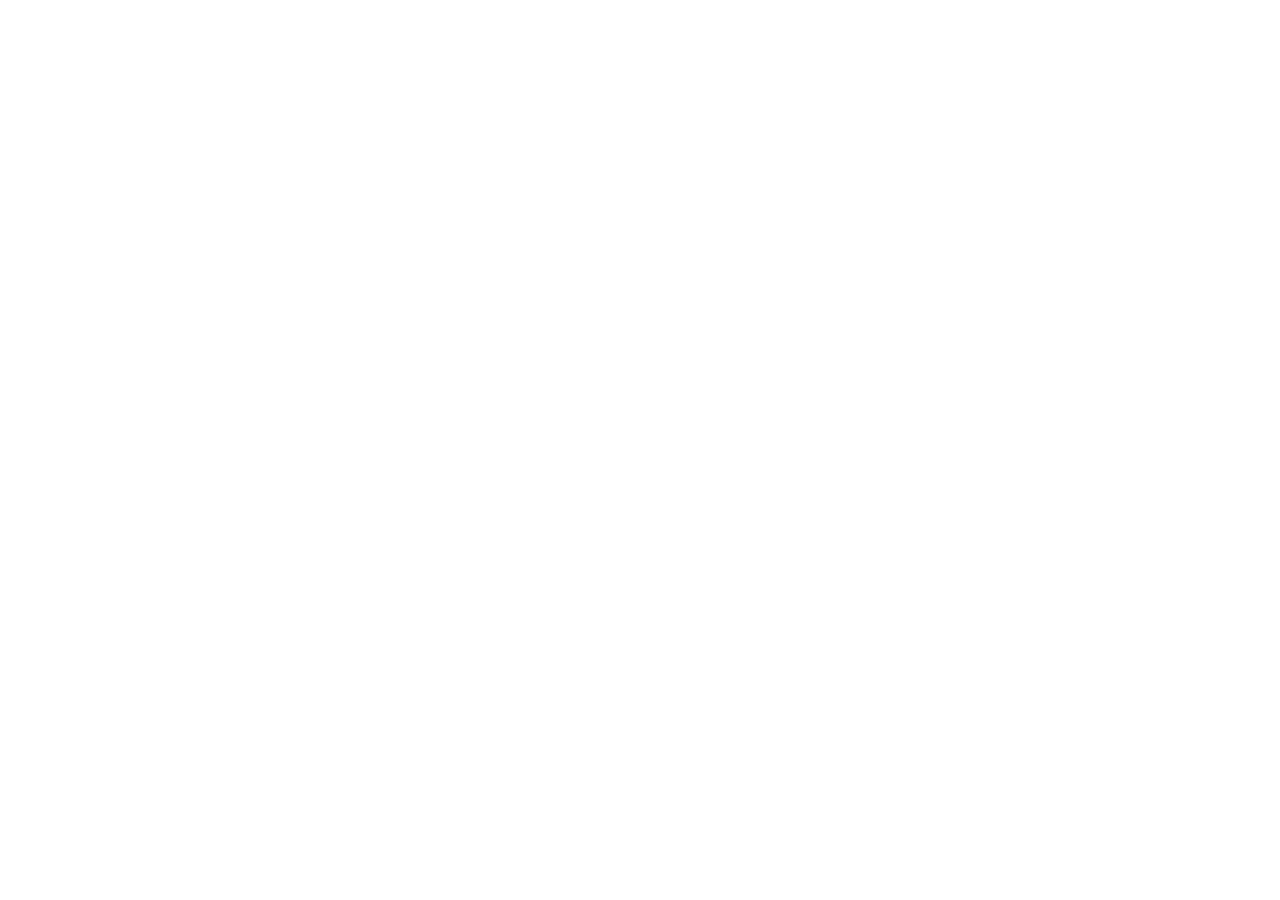
==== index.html @ 6e84427f "Initial commit - Daily Habit Tracker" ====
<!DOCTYPE html>
<html lang="en">
<head>
    <meta charset="UTF-8">
    <meta name="viewport" content="width=device-width, initial-scale=1.0">
    <meta name="description" content="Daily Habit Tracker - Track your habits, build streaks, and achieve your goals with beautiful gamification">
    <meta name="theme-color" content="#0a0e27">
    <title>Daily Habit Tracker</title>
    <link href="https://fonts.googleapis.com/css2?family=Space+Mono:wght@400;700&family=Inter:wght@300;400;500;600;700&display=swap" rel="stylesheet">
    <link rel="stylesheet" href="style.css">
</head>
<body>

        <!-- Hero Section -->
        <div id="heroSection" class="hero-section">
            <div class="hero-content">
                <h1 class="hero-title">Daily Habit Tracker</h1>
                <p class="hero-subtitle">Simple. Streak Counter. Works Offline.</p>
                <button id="getStartedBtn" class="cta-button">+ Get Started</button>
            </div>
        </div>

    <script src="script.js"></script>
</body>
</html>
---- style.css ----
* {
    margin: 0;
    padding: 0;
    box-sizing: border-box;
}

html {
    scroll-behavior: smooth;
}

body {
    font-family: 'Inter', -apple-system, BlinkMacSystemFont, 'Segoe UI', sans-serif;
    background-color: var(--background);
    color: var(--foreground);
    line-height: 1.6;
    overflow-x: hidden;
}

button {
    cursor: pointer;
    border: none;
    font-family: inherit;
}

input, select, textarea {
    font-family: inherit;
    color: inherit;
}



/* ============================================
   Utility Classes
   ============================================ */

.min-h-screen {
    min-height: 100vh;
}

.hidden {
    display: none !important;
}

.flex {
    display: flex;
}

.flex-col {
    flex-direction: column;
}

.items-center {
    align-items: center;
}

.justify-center {
    justify-content: center;
}

.justify-between {
    justify-content: space-between;
}

.gap-2 {
    gap: 0.5rem;
}

.gap-3 {
    gap: 0.75rem;
}

.gap-4 {
    gap: 1rem;
}

.gap-6 {
    gap: 1.5rem;
}

.text-center {
    text-align: center;
}

.text-left {
    text-align: left;
}

.text-right {
    text-align: right;
}

.border-top {
    border-top: 1px solid var(--border);
    padding-top: var(--spacing-lg);
    margin-top: var(--spacing-lg);
}

/* ============================================
   Hero Section
   ============================================ */

.hero-section {
    position: relative;
    min-height: 60vh;
    display: none;
    align-items: center;
    justify-content: center;
    background: linear-gradient(135deg, #0a0e27 0%, #1a1f3a 50%, #2d1b4e 100%);
    overflow: hidden;
}

.hero-section::before {
    content: '';
    position: absolute;
    top: -50%;
    right: -10%;
    width: 500px;
    height: 500px;
    background: radial-gradient(circle, rgba(124, 92, 255, 0.2) 0%, transparent 70%);
    border-radius: 50%;
    animation: glowPulse 4s ease-in-out infinite;
}

.hero-content {
    position: relative;
    z-index: 1;
    text-align: center;
    animation: slideUp 0.8s ease-out;
}

.hero-title {
    font-family: 'Space Mono', monospace;
    font-size: clamp(2.5rem, 8vw, 4rem);
    font-weight: 700;
    margin-bottom: var(--spacing-md);
    letter-spacing: -0.02em;
    background: linear-gradient(135deg, #ffffff 0%, #a0aec0 100%);
    -webkit-background-clip: text;
    -webkit-text-fill-color: transparent;
    background-clip: text;
}

.hero-subtitle {
    font-size: 1.125rem;
    color: var(--muted-foreground);
    margin-bottom: var(--spacing-2xl);
    font-weight: 300;
    letter-spacing: 0.02em;
}

.cta-button {
    display: inline-flex;
    align-items: center;
    gap: var(--spacing-sm);
    padding: var(--spacing-md) var(--spacing-xl);
    background: linear-gradient(135deg, var(--accent) 0%, #9d7fff 100%);
    color: white;
    font-weight: 600;
    font-size: 1rem;
    border-radius: var(--radius-xl);
    transition: var(--transition);
    box-shadow: var(--shadow-neon);
    position: relative;
    overflow: hidden;
}

.cta-button:hover {
    transform: translateY(-4px);
    box-shadow: 0 0 40px rgba(124, 92, 255, 0.8);
}

.cta-button:active {
    transform: translateY(-2px);
}
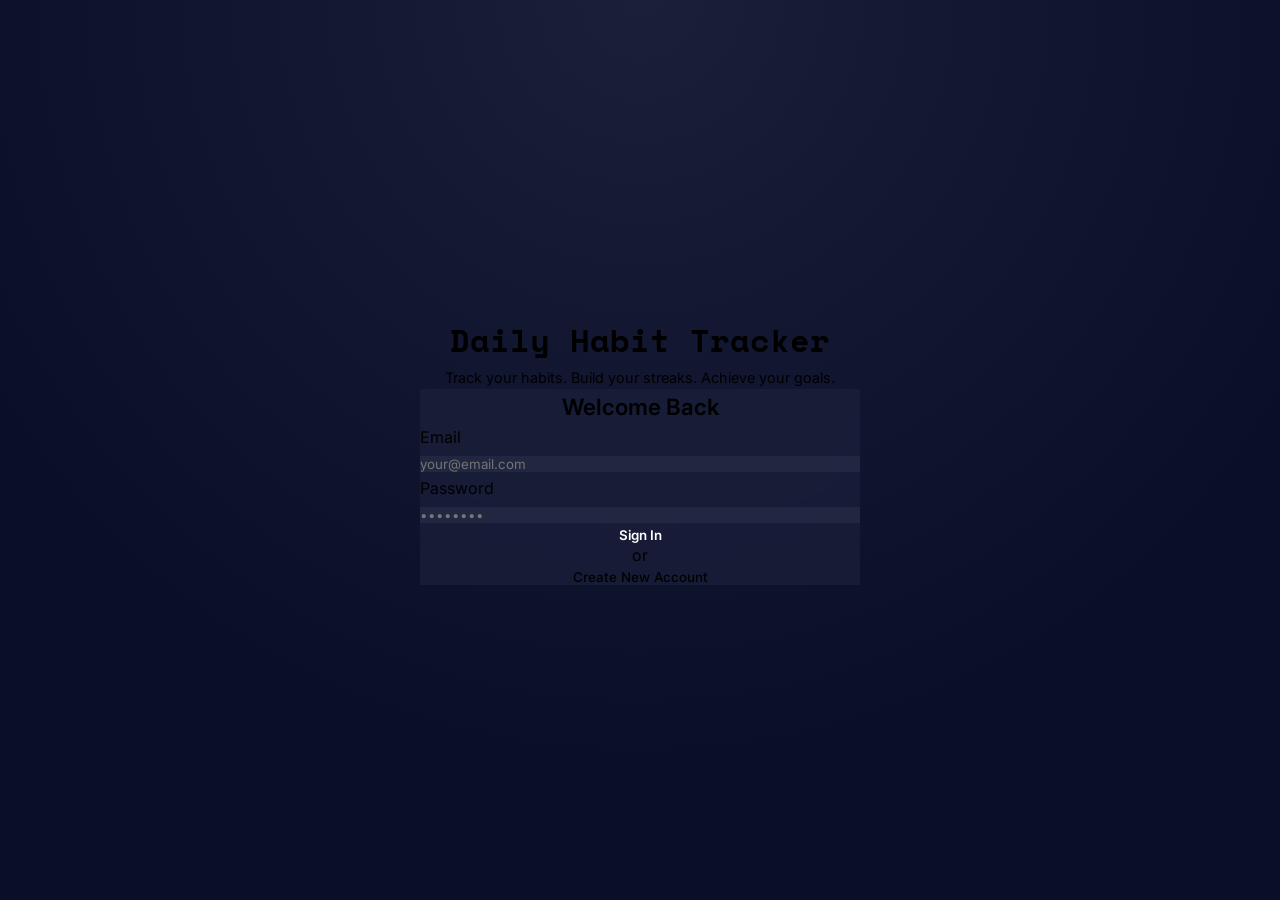
==== commit 6dc22af2: "login section" ====
--- a/index.html
+++ b/index.html
@@ -10,7 +10,7 @@
     <link rel="stylesheet" href="style.css">
 </head>
 <body>
-
+    <div id="app" class="min-h-screen bg-background text-foreground">
         <!-- Hero Section -->
         <div id="heroSection" class="hero-section">
             <div class="hero-content">
@@ -20,6 +20,67 @@
             </div>
         </div>
 
+        <!-- Login Section -->
+        <div id="loginSection" class="login-section">
+            <div class="login-container">
+                <div class="login-header">
+                    <h1 class="login-title">Daily Habit Tracker</h1>
+                    <p class="login-subtitle">Track your habits. Build your streaks. Achieve your goals.</p>
+                </div>
+
+                <div class="login-form-wrapper">
+                    <div id="loginForm" class="login-form">
+                        <h2 class="form-title">Welcome Back</h2>
+                        <form id="loginFormElement" class="form-group-vertical">
+                            <div class="form-group">
+                                <label for="loginEmail">Email</label>
+                                <input type="email" id="loginEmail" placeholder="your@email.com" required>
+                            </div>
+                            <div class="form-group">
+                                <label for="loginPassword">Password</label>
+                                <input type="password" id="loginPassword" placeholder="••••••••" required>
+                            </div>
+                            <button type="submit" class="btn-login">Sign In</button>
+                        </form>
+                        <div class="form-divider">or</div>
+                        <button id="signupToggleBtn" class="btn-signup-toggle">Create New Account</button>
+                    </div>
+
+                    <div id="signupForm" class="login-form hidden">
+                        <h2 class="form-title">Create Account</h2>
+                        <form id="signupFormElement" class="form-group-vertical">
+                            <div class="form-group">
+                                <label for="signupName">Full Name</label>
+                                <input type="text" id="signupName" placeholder="John Doe" required>
+                            </div>
+                            <div class="form-group">
+                                <label for="signupEmail">Email</label>
+                                <input type="email" id="signupEmail" placeholder="your@email.com" required>
+                            </div>
+                            <div class="form-group">
+                                <label for="signupPassword">Password</label>
+                                <input type="password" id="signupPassword" placeholder="••••••••" required>
+                            </div>
+                            <div class="form-group">
+                                <label for="signupConfirmPassword">Confirm Password</label>
+                                <input type="password" id="signupConfirmPassword" placeholder="••••••••" required>
+                            </div>
+                            <button type="submit" class="btn-login">Create Account</button>
+                        </form>
+                        <div class="form-divider">or</div>
+                        <button id="loginToggleBtn" class="btn-signup-toggle">Sign In Instead</button>
+                    </div>
+                </div>
+            </div>
+        </div>
+
+
+
+
+    </div>
+
+
+
     <script src="script.js"></script>
 </body>
 </html>
--- a/style.css
+++ b/style.css
@@ -27,6 +27,138 @@
     color: inherit;
 }
 
+/* ============================================
+   Login Section 
+   ============================================ */
+
+.login-section {
+    min-height: 100vh;
+    display: flex;
+    align-items: center;
+    justify-content: center;
+    background: radial-gradient(circle at top, #1a1f3a 0%, #0a0e27 70%);
+    padding: var(--spacing-xl);
+}
+
+.login-container {
+    width: 100%;
+    max-width: 500px;
+    margin: auto;
+    padding: 30px;
+}
+
+/* Header */
+.login-header {
+    text-align: center;
+    margin-bottom: var(--spacing-xl);
+}
+
+.login-title {
+    font-family: 'Space Mono', monospace;
+    font-size: 2rem;
+    color: var(--accent);
+    margin-bottom: var(--spacing-sm);
+}
+
+.login-subtitle {
+    font-size: 0.9rem;
+    color: var(--muted-foreground);
+}
+
+/* Form Wrapper */
+.login-form-wrapper {
+    background: rgba(26, 31, 58, 0.8);
+    border: 1px solid var(--border);
+    border-radius: var(--radius-lg);
+    padding: var(--spacing-xl);
+    backdrop-filter: blur(10px);
+    box-shadow: var(--shadow-xl);
+}
+
+/* Form */
+.login-form {
+    display: flex;
+    flex-direction: column;
+    gap: var(--spacing-md);
+    width: 100%;
+}
+
+.form-title {
+    font-size: 1.4rem;
+    font-weight: 600;
+    text-align: center;
+    margin-bottom: var(--spacing-md);
+}
+
+/* Inputs */
+.form-group-vertical {
+    display: flex;
+    flex-direction: column;
+    gap: var(--spacing-md);
+}
+
+.login-form input {
+    padding: var(--spacing-md);
+    background: rgba(74, 85, 104, 0.2);
+    border: 1px solid var(--border);
+    border-radius: var(--radius-md);
+    transition: var(--transition);
+    width: 100%;
+}
+
+.login-form input:focus {
+    border-color: var(--accent);
+    box-shadow: 0 0 15px rgba(124, 92, 255, 0.5);
+}
+
+/* Buttons */
+.btn-login {
+    padding: var(--spacing-md);
+    background: linear-gradient(135deg, var(--accent), #9d7fff);
+    border-radius: var(--radius-lg);
+    color: white;
+    font-weight: 600;
+    transition: var(--transition);
+    box-shadow: var(--shadow-neon);
+}
+
+.btn-login:hover {
+    transform: translateY(-2px);
+    box-shadow: 0 0 25px rgba(124, 92, 255, 0.7);
+}
+
+.btn-signup-toggle {
+    margin-top: var(--spacing-md);
+    background: transparent;
+    color: var(--accent-secondary);
+    font-weight: 500;
+    text-align: center;
+}
+
+.btn-signup-toggle:hover {
+    text-decoration: underline;
+}
+
+/* Divider */
+.form-divider {
+    text-align: center;
+    margin: var(--spacing-md) 0;
+    color: var(--muted-foreground);
+    position: relative;
+}
+
+.form-divider::before,
+.form-divider::after {
+    content: '';
+    height: 1px;
+    width: 40%;
+    background: var(--border);
+    position: absolute;
+    top: 50%;
+}
+
+.form-divider::before { left: 0; }
+.form-divider::after { right: 0; }
 
 
 /* ============================================
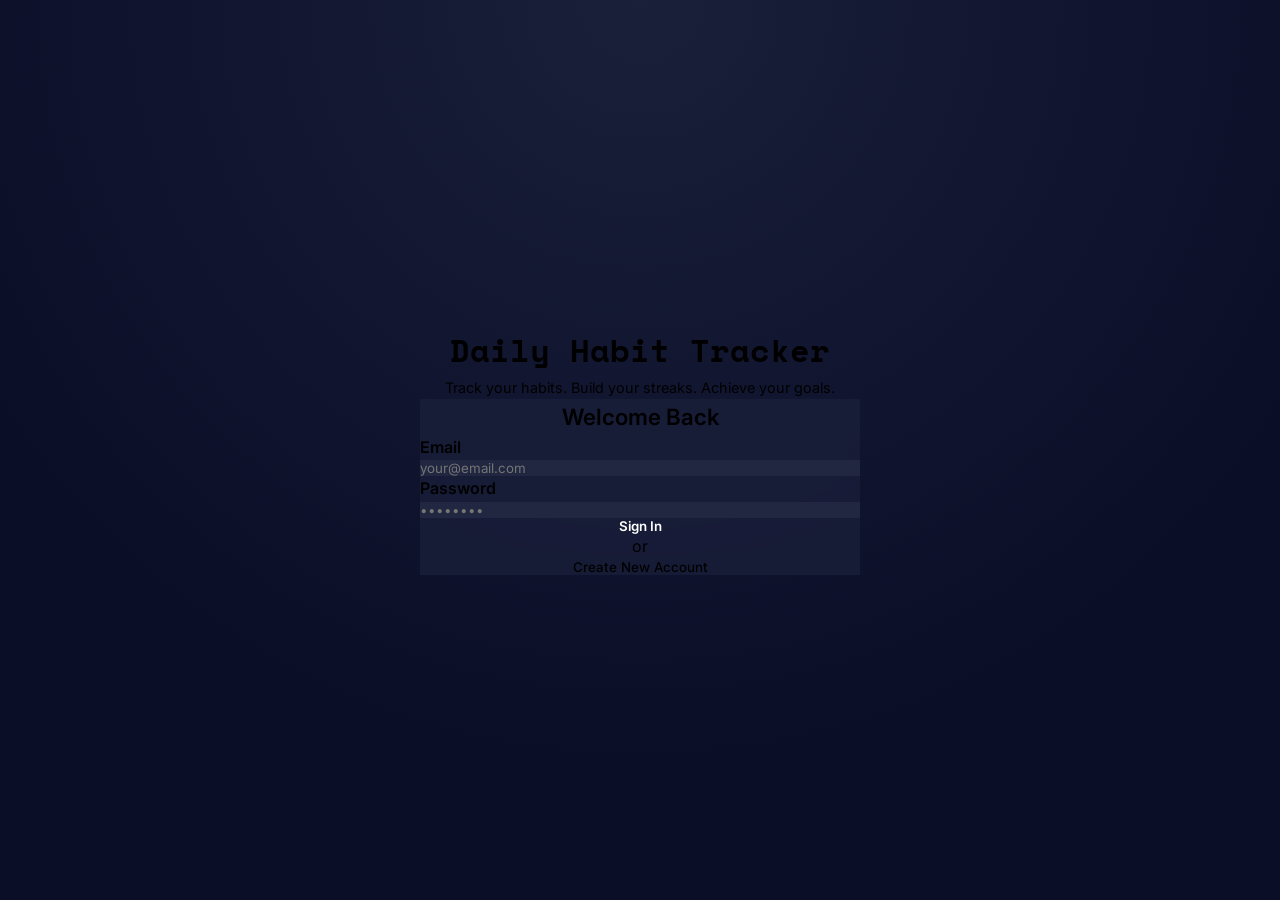
==== commit d2ae86e0: "Main Container html & css" ====
--- a/index.html
+++ b/index.html
@@ -6,11 +6,68 @@
     <meta name="description" content="Daily Habit Tracker - Track your habits, build streaks, and achieve your goals with beautiful gamification">
     <meta name="theme-color" content="#0a0e27">
     <title>Daily Habit Tracker</title>
+    <link rel="preconnect" href="https://fonts.googleapis.com">
+    <link rel="preconnect" href="https://fonts.gstatic.com" crossorigin>
     <link href="https://fonts.googleapis.com/css2?family=Space+Mono:wght@400;700&family=Inter:wght@300;400;500;600;700&display=swap" rel="stylesheet">
     <link rel="stylesheet" href="style.css">
 </head>
 <body>
     <div id="app" class="min-h-screen bg-background text-foreground">
+
+        <!-- Login Section -->
+        <div id="loginSection" class="login-section">
+            <div class="login-container">
+                <div class="login-header">
+                    <h1 class="login-title">Daily Habit Tracker</h1>
+                    <p class="login-subtitle">Track your habits. Build your streaks. Achieve your goals.</p>
+                </div>
+
+                <div class="login-form-wrapper">
+                    <div id="loginForm" class="login-form">
+                        <h2 class="form-title">Welcome Back</h2>
+                        <form id="loginFormElement" class="form-group-vertical">
+                            <div class="form-group">
+                                <label for="loginEmail">Email</label>
+                                <input type="email" id="loginEmail" placeholder="your@email.com" required>
+                            </div>
+                            <div class="form-group">
+                                <label for="loginPassword">Password</label>
+                                <input type="password" id="loginPassword" placeholder="••••••••" required>
+                            </div>
+                            <button type="submit" class="btn-login">Sign In</button>
+                        </form>
+                        <div class="form-divider">or</div>
+                        <button id="signupToggleBtn" class="btn-signup-toggle">Create New Account</button>
+                    </div>
+
+                    <div id="signupForm" class="login-form hidden">
+                        <h2 class="form-title">Create Account</h2>
+                        <form id="signupFormElement" class="form-group-vertical">
+                            <div class="form-group">
+                                <label for="signupName">Full Name</label>
+                                <input type="text" id="signupName" placeholder="John Doe" required>
+                            </div>
+                            <div class="form-group">
+                                <label for="signupEmail">Email</label>
+                                <input type="email" id="signupEmail" placeholder="your@email.com" required>
+                            </div>
+                            <div class="form-group">
+                                <label for="signupPassword">Password</label>
+                                <input type="password" id="signupPassword" placeholder="••••••••" required>
+                            </div>
+                            <div class="form-group">
+                                <label for="signupConfirmPassword">Confirm Password</label>
+                                <input type="password" id="signupConfirmPassword" placeholder="••••••••" required>
+                            </div>
+                            <button type="submit" class="btn-login">Create Account</button>
+                        </form>
+                        <div class="form-divider">or</div>
+                        <button id="loginToggleBtn" class="btn-signup-toggle">Sign In Instead</button>
+                    </div>
+                </div>
+            </div>
+        </div>
+
         <!-- Hero Section -->
         <div id="heroSection" class="hero-section">
             <div class="hero-content">
@@ -19,67 +76,206 @@
                 <button id="getStartedBtn" class="cta-button">+ Get Started</button>
             </div>
         </div>
-
-        <!-- Login Section -->
-        <div id="loginSection" class="login-section">
-            <div class="login-container">
-                <div class="login-header">
-                    <h1 class="login-title">Daily Habit Tracker</h1>
-                    <p class="login-subtitle">Track your habits. Build your streaks. Achieve your goals.</p>
-                </div>
-
-                <div class="login-form-wrapper">
-                    <div id="loginForm" class="login-form">
-                        <h2 class="form-title">Welcome Back</h2>
-                        <form id="loginFormElement" class="form-group-vertical">
-                            <div class="form-group">
-                                <label for="loginEmail">Email</label>
-                                <input type="email" id="loginEmail" placeholder="your@email.com" required>
-                            </div>
-                            <div class="form-group">
-                                <label for="loginPassword">Password</label>
-                                <input type="password" id="loginPassword" placeholder="••••••••" required>
-                            </div>
-                            <button type="submit" class="btn-login">Sign In</button>
-                        </form>
-                        <div class="form-divider">or</div>
-                        <button id="signupToggleBtn" class="btn-signup-toggle">Create New Account</button>
-                    </div>
-
-                    <div id="signupForm" class="login-form hidden">
-                        <h2 class="form-title">Create Account</h2>
-                        <form id="signupFormElement" class="form-group-vertical">
-                            <div class="form-group">
-                                <label for="signupName">Full Name</label>
-                                <input type="text" id="signupName" placeholder="John Doe" required>
-                            </div>
-                            <div class="form-group">
-                                <label for="signupEmail">Email</label>
-                                <input type="email" id="signupEmail" placeholder="your@email.com" required>
-                            </div>
-                            <div class="form-group">
-                                <label for="signupPassword">Password</label>
-                                <input type="password" id="signupPassword" placeholder="••••••••" required>
-                            </div>
-                            <div class="form-group">
-                                <label for="signupConfirmPassword">Confirm Password</label>
-                                <input type="password" id="signupConfirmPassword" placeholder="••••••••" required>
-                            </div>
-                            <button type="submit" class="btn-login">Create Account</button>
-                        </form>
-                        <div class="form-divider">or</div>
-                        <button id="loginToggleBtn" class="btn-signup-toggle">Sign In Instead</button>
-                    </div>
-                </div>
-            </div>
-        </div>
-
-
-
-
+        
+        <!-- Main App Container -->
+        <div class="app-container hidden" id="appContainer">
+            <!-- Sidebar Navigation -->
+            <nav class="sidebar">
+                <div class="sidebar-header">
+                    <h2 class="sidebar-title">Tracker</h2>
+                </div>
+                <ul class="nav-list">
+                    <li>
+                        <button class="nav-item active" data-tab="dashboard">
+                            <span class="nav-icon">📊</span>
+                            <span>Dashboard</span>
+                        </button>
+                    </li>
+                    <li>
+                        <button class="nav-item" data-tab="stats">
+                            <span class="nav-icon">📈</span>
+                            <span>Stats</span>
+                        </button>
+                    </li>
+                    <li>
+                        <button class="nav-item" data-tab="settings">
+                            <span class="nav-icon">⚙️</span>
+                            <span>Settings</span>
+                        </button>
+                    </li>
+                    <li>
+                        <button class="nav-item" data-tab="profile">
+                            <span class="nav-icon">👤</span>
+                            <span>Profile</span>
+                        </button>
+                    </li>
+                </ul>
+            </nav>
+
+            <!-- Main Content Area -->
+            <div class="content-area">
+                <!-- Dashboard Tab -->
+                <div id="dashboardTab" class="tab-content active">
+                    <div class="tab-header">
+                        <div>
+                            <h2 class="section-title">Dashboard</h2>
+                            <p class="section-subtitle">Track your daily progress</p>
+                        </div>
+                        <button id="addHabitBtn" class="add-habit-btn">+ Add Habit</button>
+                    </div>
+
+                    <!-- Mood Tracker -->
+                    <div id="moodTracker" class="glass-card mood-tracker hidden">
+                        <h3 class="card-title">How are you feeling today?</h3>
+                        <div class="mood-buttons">
+                            <button class="mood-btn" data-mood="1" title="Terrible">😢</button>
+                            <button class="mood-btn" data-mood="2" title="Bad">😕</button>
+                            <button class="mood-btn" data-mood="3" title="Okay">😐</button>
+                            <button class="mood-btn" data-mood="4" title="Good">🙂</button>
+                            <button class="mood-btn" data-mood="5" title="Excellent">😄</button>
+                        </div>
+                    </div>
+
+                    <!-- Habit Suggestions -->
+                    <div id="suggestionsContainer" class="glass-card suggestions-card hidden">
+                        <h3 class="card-title">💡 Suggested Habits</h3>
+                        <div id="suggestionsList" class="suggestions-list"></div>
+                    </div>
+
+                    <!-- Empty State -->
+                    <div id="emptyState" class="glass-card empty-state">
+                        <div class="empty-icon">⚡</div>
+                        <h3 class="empty-title">No habits yet</h3>
+                        <p class="empty-subtitle">Create your first habit to get started on your journey to success!</p>
+                        <button id="createFirstHabitBtn" class="cta-button">+ Create First Habit</button>
+                    </div>
+
+                    <!-- Habits Grid -->
+                    <div id="habitsGrid" class="habits-grid hidden"></div>
+                </div>
+
+                <!-- Stats Tab -->
+                <div id="statsTab" class="tab-content">
+                    <div class="tab-header">
+                        <div>
+                            <h2 class="section-title">Statistics</h2>
+                            <p class="section-subtitle">Your progress and achievements</p>
+                        </div>
+                    </div>
+
+                    <!-- Weekly Chart -->
+                    <div id="weeklyChart" class="glass-card weekly-chart"></div>
+
+                    <!-- Stats Grid -->
+                    <div id="statsGrid" class="stats-grid"></div>
+
+                    <!-- Badges Section -->
+                    <div id="badgesSection" class="glass-card badges-section">
+                        <h3 class="card-title">🏆 Badges & Achievements</h3>
+                        <div id="badgesList" class="badges-list"></div>
+                    </div>
+                </div>
+
+                <!-- Settings Tab -->
+                <div id="settingsTab" class="tab-content">
+                    <div class="tab-header">
+                        <div>
+                            <h2 class="section-title">Settings</h2>
+                            <p class="section-subtitle">Customize your experience</p>
+                        </div>
+                    </div>
+
+                    <div class="glass-card settings-panel">
+                        <!-- Notifications -->
+                        <div class="settings-section">
+                            <h3 class="settings-title">🔔 Notifications</h3>
+                            <button id="notificationBtn" class="settings-button">Enable Notifications</button>
+                        </div>
+
+                        <!-- Data Management -->
+                        <div class="settings-section border-top">
+                            <h3 class="settings-title">💾 Data Management</h3>
+                            <div class="button-group">
+                                <button id="exportBtn" class="settings-button">Export Data</button>
+                                <button id="clearBtn" class="settings-button danger">Clear Data</button>
+                                <button id="resetBtn" class="settings-button danger">Reset App</button>
+                            </div>
+                        </div>
+
+                        <!-- About -->
+                        <div class="settings-section border-top">
+                            <h3 class="settings-title">ℹ️ About</h3>
+                            <p class="settings-text">Daily Habit Tracker v1.0</p>
+                            <p class="settings-text">Built with heart for habit builders</p>
+                            <p class="settings-text">Frontend Developer: John Mar Aledon</p>
+                            <p class="settings-text">Backend Developer: Kent Ivan Lubas</p>
+                        </div>
+                    </div>
+                </div>
+
+                <!-- Profile Tab -->
+                <div id="profileTab" class="tab-content">
+                    <div class="tab-header">
+                        <div>
+                            <h2 class="section-title">Profile</h2>
+                            <p class="section-subtitle">Your statistics and achievements</p>
+                        </div>
+                    </div>
+
+                    <div id="profileContent" class="glass-card profile-card"></div>
+                </div>
+            </div>
+        </div>
     </div>
 
-
+    <!-- Add/Edit Habit Modal -->
+    <div id="habitModal" class="modal hidden">
+        <div class="modal-overlay"></div>
+        <div class="modal-content">
+            <div class="modal-header">
+                <h2 id="modalTitle">Add New Habit</h2>
+                <button id="closeModalBtn" class="close-btn">✕</button>
+            </div>
+            <form id="habitForm" class="modal-form">
+                <div class="form-group">
+                    <label for="habitName">Habit Name</label>
+                    <input type="text" id="habitName" placeholder="e.g., Morning Meditation" required>
+                </div>
+
+                <div class="form-group">
+                    <label for="habitDescription">Description</label>
+                    <input type="text" id="habitDescription" placeholder="e.g., 10 minutes of mindfulness">
+                </div>
+
+                <div class="form-group">
+                    <label for="habitColor">Color</label>
+                    <div class="color-picker">
+                        <input type="color" id="habitColor" value="#7c5cff">
+                        <span id="colorPreview" class="color-preview"></span>
+                    </div>
+                </div>
+
+                <div class="form-group">
+                    <label for="habitFrequency">Frequency</label>
+                    <select id="habitFrequency">
+                        <option value="daily">Daily</option>
+                        <option value="weekly">Weekly</option>
+                    </select>
+                </div>
+
+                <div class="form-actions">
+                    <button type="button" id="cancelBtn" class="btn-secondary">Cancel</button>
+                    <button type="submit" class="btn-primary">Create Habit</button>
+                </div>
+            </form>
+        </div>
+    </div>
+
+
+
+    </div>
+
+     <div id="toastContainer" class="toast-container"></div>
 
     <script src="script.js"></script>
 </body>
--- a/style.css
+++ b/style.css
@@ -303,4 +303,1055 @@
 
 .cta-button:active {
     transform: translateY(-2px);
+}
+
+/* ============================================
+   Animations
+   ============================================ */
+
+@keyframes fadeIn {
+    from { opacity: 0; }
+    to { opacity: 1; }
+}
+
+@keyframes slideUp {
+    from {
+        opacity: 0;
+        transform: translateY(20px);
+    }
+    to {
+        opacity: 1;
+        transform: translateY(0);
+    }
+}
+
+@keyframes slideDown {
+    from {
+        opacity: 0;
+        transform: translateY(-20px);
+    }
+    to {
+        opacity: 1;
+        transform: translateY(0);
+    }
+}
+
+@keyframes scaleIn {
+    from {
+        opacity: 0;
+        transform: scale(0.95);
+    }
+    to {
+        opacity: 1;
+        transform: scale(1);
+    }
+}
+
+@keyframes glowPulse {
+    0%, 100% { box-shadow: 0 0 20px rgba(124, 92, 255, 0.5); }
+    50% { box-shadow: 0 0 40px rgba(124, 92, 255, 0.8); }
+}
+
+@keyframes shimmer {
+    0% { background-position: -1000px 0; }
+    100% { background-position: 1000px 0; }
+}
+
+@keyframes spin {
+    from { transform: rotate(0deg); }
+    to { transform: rotate(360deg); }
+}
+
+@keyframes bounce {
+    0%, 100% { transform: translateY(0); }
+    50% { transform: translateY(-10px); }
+}
+
+/* ============================================
+   App Container Layout
+   ============================================ */
+
+.app-container {
+    display: flex;
+    min-height: 100vh;
+    background-color: var(--background);
+}
+
+/* ============================================
+   Sidebar Navigation
+   ============================================ */
+
+.sidebar {
+    width: 240px;
+    background-color: var(--card);
+    border-right: 1px solid var(--border);
+    padding: var(--spacing-lg);
+    display: flex;
+    flex-direction: column;
+    gap: var(--spacing-xl);
+    position: fixed;
+    height: 100vh;
+    overflow-y: auto;
+}
+
+.sidebar-header {
+    padding-bottom: var(--spacing-lg);
+    border-bottom: 1px solid var(--border);
+}
+
+.sidebar-title {
+    font-family: 'Space Mono', monospace;
+    font-size: 1.5rem;
+    font-weight: 700;
+    color: var(--accent);
+}
+
+.nav-list {
+    list-style: none;
+    display: flex;
+    flex-direction: column;
+    gap: var(--spacing-md);
+}
+
+.nav-item {
+    display: flex;
+    align-items: center;
+    gap: var(--spacing-md);
+    padding: var(--spacing-md) var(--spacing-lg);
+    background-color: transparent;
+    color: var(--muted-foreground);
+    border-radius: var(--radius-lg);
+    transition: var(--transition);
+    font-weight: 500;
+    text-align: left;
+    width: 100%;
+}
+
+.nav-item:hover {
+    background-color: rgba(124, 92, 255, 0.1);
+    color: var(--accent);
+}
+
+.nav-item.active {
+    background-color: rgba(124, 92, 255, 0.2);
+    color: var(--accent);
+    box-shadow: inset 0 0 20px rgba(124, 92, 255, 0.3);
+}
+
+.nav-icon {
+    font-size: 1.25rem;
+    min-width: 1.5rem;
+}
+
+/* ============================================
+   Content Area
+   ============================================ */
+
+.content-area {
+    flex: 1;
+    margin-left: 240px;
+    padding: var(--spacing-2xl);
+    overflow-y: auto;
+}
+
+.tab-content {
+    display: none;
+    animation: slideUp 0.5s ease-out;
+}
+
+.tab-content.active {
+    display: block;
+}
+
+.tab-header {
+    display: flex;
+    justify-content: space-between;
+    align-items: flex-start;
+    margin-bottom: var(--spacing-2xl);
+    gap: var(--spacing-lg);
+}
+
+.section-title {
+    font-family: 'Space Mono', monospace;
+    font-size: 2rem;
+    font-weight: 700;
+    margin-bottom: var(--spacing-sm);
+}
+
+.section-subtitle {
+    color: var(--muted-foreground);
+    font-size: 0.95rem;
+}
+
+/* ============================================
+   Glass Card Component
+   ============================================ */
+
+.glass-card {
+    background: rgba(26, 31, 58, 0.6);
+    backdrop-filter: blur(10px);
+    border: 1px solid var(--border);
+    border-radius: var(--radius-lg);
+    padding: var(--spacing-lg);
+    box-shadow: var(--shadow-md);
+    transition: var(--transition);
+}
+
+.glass-card:hover {
+    border-color: rgba(124, 92, 255, 0.3);
+    box-shadow: 0 8px 32px rgba(124, 92, 255, 0.1);
+}
+
+.card-title {
+    font-size: 1.125rem;
+    font-weight: 600;
+    margin-bottom: var(--spacing-lg);
+    color: var(--foreground);
+}
+
+/* ============================================
+   Mood Tracker
+   ============================================ */
+
+.mood-tracker {
+    margin-bottom: var(--spacing-xl);
+}
+
+.mood-buttons {
+    display: flex;
+    justify-content: space-between;
+    gap: var(--spacing-md);
+}
+
+.mood-btn {
+    flex: 1;
+    display: flex;
+    flex-direction: column;
+    align-items: center;
+    gap: var(--spacing-sm);
+    padding: var(--spacing-md);
+    background-color: rgba(74, 85, 104, 0.3);
+    border: 2px solid transparent;
+    border-radius: var(--radius-lg);
+    font-size: 2rem;
+    transition: var(--transition);
+    cursor: pointer;
+}
+
+.mood-btn:hover {
+    background-color: rgba(74, 85, 104, 0.5);
+    transform: scale(1.05);
+}
+
+.mood-btn.selected {
+    background-color: rgba(124, 92, 255, 0.2);
+    border-color: var(--accent);
+    transform: scale(1.1);
+    box-shadow: 0 0 20px rgba(124, 92, 255, 0.4);
+}
+
+/* ============================================
+   Suggestions
+   ============================================ */
+
+.suggestions-card {
+    margin-bottom: var(--spacing-xl);
+}
+
+.suggestions-list {
+    display: grid;
+    grid-template-columns: repeat(auto-fill, minmax(200px, 1fr));
+    gap: var(--spacing-md);
+}
+
+.suggestion-item {
+    display: flex;
+    align-items: flex-start;
+    gap: var(--spacing-md);
+    padding: var(--spacing-md);
+    background-color: rgba(74, 85, 104, 0.2);
+    border-radius: var(--radius-lg);
+    transition: var(--transition);
+    cursor: pointer;
+}
+
+.suggestion-item:hover {
+    background-color: rgba(74, 85, 104, 0.4);
+    transform: translateY(-2px);
+}
+
+.suggestion-emoji {
+    font-size: 1.5rem;
+    flex-shrink: 0;
+}
+
+.suggestion-text {
+    flex: 1;
+}
+
+.suggestion-name {
+    font-weight: 600;
+    color: var(--foreground);
+    margin-bottom: var(--spacing-xs);
+}
+
+.suggestion-desc {
+    font-size: 0.85rem;
+    color: var(--muted-foreground);
+}
+
+/* ============================================
+   Empty State
+   ============================================ */
+
+.empty-state {
+    text-align: center;
+    padding: var(--spacing-2xl);
+    margin-bottom: var(--spacing-xl);
+}
+
+.empty-icon {
+    font-size: 3rem;
+    margin-bottom: var(--spacing-lg);
+    opacity: 0.5;
+}
+
+.empty-title {
+    font-size: 1.5rem;
+    font-weight: 600;
+    margin-bottom: var(--spacing-sm);
+}
+
+.empty-subtitle {
+    color: var(--muted-foreground);
+    margin-bottom: var(--spacing-lg);
+}
+
+/* ============================================
+   Habits Grid
+   ============================================ */
+
+.habits-grid {
+    display: grid;
+    grid-template-columns: repeat(auto-fill, minmax(300px, 1fr));
+    gap: var(--spacing-lg);
+}
+
+.habit-card {
+    background: rgba(26, 31, 58, 0.6);
+    backdrop-filter: blur(10px);
+    border: 1px solid var(--border);
+    border-radius: var(--radius-lg);
+    padding: var(--spacing-lg);
+    transition: var(--transition);
+    position: relative;
+    overflow: hidden;
+}
+
+.habit-card::before {
+    content: '';
+    position: absolute;
+    top: 0;
+    left: 0;
+    right: 0;
+    height: 4px;
+    background: linear-gradient(90deg, var(--accent), var(--accent-secondary));
+    opacity: 0.5;
+}
+
+.habit-card:hover {
+    border-color: rgba(124, 92, 255, 0.3);
+    box-shadow: 0 0 30px rgba(124, 92, 255, 0.2);
+    transform: translateY(-4px);
+}
+
+.habit-header {
+    display: flex;
+    justify-content: space-between;
+    align-items: start;
+    margin-bottom: var(--spacing-md);
+}
+
+.habit-info {
+    flex: 1;
+}
+
+.habit-name {
+    font-size: 1.125rem;
+    font-weight: 600;
+    color: var(--foreground);
+    margin-bottom: var(--spacing-xs);
+}
+
+.habit-description {
+    font-size: 0.85rem;
+    color: var(--muted-foreground);
+}
+
+.habit-actions {
+    display: flex;
+    gap: var(--spacing-sm);
+}
+
+.habit-btn {
+    width: 36px;
+    height: 36px;
+    display: flex;
+    align-items: center;
+    justify-content: center;
+    background-color: rgba(74, 85, 104, 0.3);
+    border-radius: var(--radius-md);
+    transition: var(--transition);
+    font-size: 1rem;
+}
+
+.habit-btn:hover {
+    background-color: rgba(74, 85, 104, 0.6);
+}
+
+.habit-btn.delete:hover {
+    background-color: rgba(255, 107, 107, 0.3);
+}
+
+.streak-container {
+    display: flex;
+    align-items: center;
+    gap: var(--spacing-sm);
+    margin-bottom: var(--spacing-md);
+    padding: var(--spacing-md);
+    background: rgba(124, 92, 255, 0.1);
+    border-radius: var(--radius-md);
+}
+
+.streak-flame {
+    font-size: 1.5rem;
+    animation: bounce 2s ease-in-out infinite;
+}
+
+.streak-number {
+    font-size: 1.25rem;
+    font-weight: 700;
+    color: var(--accent);
+}
+
+.streak-text {
+    color: var(--muted-foreground);
+    font-size: 0.85rem;
+}
+
+.progress-bar {
+    width: 100%;
+    height: 8px;
+    background-color: rgba(74, 85, 104, 0.3);
+    border-radius: 4px;
+    overflow: hidden;
+    margin-bottom: var(--spacing-md);
+}
+
+.progress-fill {
+    height: 100%;
+    background: linear-gradient(90deg, var(--accent), var(--accent-secondary));
+    border-radius: 4px;
+    transition: width 0.5s ease-out;
+}
+
+.progress-text {
+    font-size: 0.75rem;
+    color: var(--muted-foreground);
+    text-align: right;
+}
+
+.checkbox-toggle {
+    display: flex;
+    align-items: center;
+    gap: var(--spacing-md);
+    padding: var(--spacing-md);
+    background-color: rgba(74, 85, 104, 0.2);
+    border-radius: var(--radius-md);
+    cursor: pointer;
+    transition: var(--transition);
+}
+
+.checkbox-toggle:hover {
+    background-color: rgba(74, 85, 104, 0.4);
+}
+
+.checkbox-toggle.completed {
+    background-color: rgba(124, 92, 255, 0.2);
+}
+
+.checkbox {
+    width: 24px;
+    height: 24px;
+    border: 2px solid var(--accent);
+    border-radius: 6px;
+    display: flex;
+    align-items: center;
+    justify-content: center;
+    transition: var(--transition);
+}
+
+.checkbox.checked {
+    background-color: var(--accent);
+    color: white;
+}
+
+.checkbox-label {
+    flex: 1;
+    font-weight: 500;
+}
+
+/* ============================================
+   Add Habit Button
+   ============================================ */
+
+.add-habit-btn {
+    display: flex;
+    align-items: center;
+    gap: var(--spacing-sm);
+    padding: var(--spacing-md) var(--spacing-lg);
+    background: linear-gradient(135deg, var(--accent) 0%, #9d7fff 100%);
+    color: white;
+    font-weight: 600;
+    border-radius: var(--radius-lg);
+    transition: var(--transition);
+    box-shadow: var(--shadow-neon);
+}
+
+.add-habit-btn:hover {
+    transform: translateY(-2px);
+    box-shadow: 0 0 30px rgba(124, 92, 255, 0.6);
+}
+
+/* ============================================
+   Stats Section
+   ============================================ */
+
+.stats-grid {
+    display: grid;
+    grid-template-columns: repeat(auto-fit, minmax(250px, 1fr));
+    gap: var(--spacing-lg);
+    margin-bottom: var(--spacing-xl);
+}
+
+.stat-card {
+    background: rgba(26, 31, 58, 0.6);
+    backdrop-filter: blur(10px);
+    border: 1px solid var(--border);
+    border-radius: var(--radius-lg);
+    padding: var(--spacing-lg);
+    text-align: center;
+}
+
+.stat-label {
+    font-size: 0.85rem;
+    color: var(--muted-foreground);
+    margin-bottom: var(--spacing-sm);
+}
+
+.stat-value {
+    font-size: 2.5rem;
+    font-weight: 700;
+    color: var(--accent);
+}
+
+/* ============================================
+   Weekly Chart
+   ============================================ */
+
+.weekly-chart {
+    margin-bottom: var(--spacing-xl);
+}
+
+.chart-container {
+    display: flex;
+    align-items: flex-end;
+    justify-content: space-between;
+    gap: var(--spacing-md);
+    height: 250px;
+    margin-bottom: var(--spacing-lg);
+}
+
+.chart-bar {
+    flex: 1;
+    display: flex;
+    flex-direction: column;
+    align-items: center;
+    gap: var(--spacing-md);
+}
+
+.bar {
+    width: 100%;
+    background: linear-gradient(180deg, var(--accent) 0%, var(--accent-secondary) 100%);
+    border-radius: var(--radius-md) var(--radius-md) 0 0;
+    transition: var(--transition);
+    min-height: 4px;
+    box-shadow: 0 0 20px rgba(124, 92, 255, 0.3);
+}
+
+.bar:hover {
+    box-shadow: 0 0 30px rgba(124, 92, 255, 0.6);
+}
+
+.bar-label {
+    font-size: 0.85rem;
+    font-weight: 600;
+    color: var(--foreground);
+}
+
+.bar-percentage {
+    font-size: 0.75rem;
+    color: var(--muted-foreground);
+}
+
+/* ============================================
+   Badges Section
+   ============================================ */
+
+.badges-section {
+    margin-top: var(--spacing-xl);
+}
+
+.badges-list {
+    display: grid;
+    grid-template-columns: repeat(auto-fill, minmax(100px, 1fr));
+    gap: var(--spacing-lg);
+}
+
+.badge {
+    display: flex;
+    flex-direction: column;
+    align-items: center;
+    gap: var(--spacing-sm);
+    padding: var(--spacing-lg);
+    background-color: rgba(74, 85, 104, 0.2);
+    border-radius: var(--radius-lg);
+    text-align: center;
+    transition: var(--transition);
+    opacity: 0.5;
+}
+
+.badge.unlocked {
+    opacity: 1;
+    background-color: rgba(124, 92, 255, 0.2);
+    box-shadow: 0 0 20px rgba(124, 92, 255, 0.3);
+}
+
+.badge-icon {
+    font-size: 2.5rem;
+}
+
+.badge-name {
+    font-size: 0.85rem;
+    font-weight: 600;
+    color: var(--foreground);
+}
+
+.badge-desc {
+    font-size: 0.7rem;
+    color: var(--muted-foreground);
+}
+
+/* ============================================
+   Settings Panel
+   ============================================ */
+
+.settings-panel {
+    max-width: 600px;
+}
+
+.settings-section {
+    margin-bottom: var(--spacing-xl);
+}
+
+.settings-title {
+    font-size: 1.125rem;
+    font-weight: 600;
+    margin-bottom: var(--spacing-md);
+}
+
+.settings-button {
+    padding: var(--spacing-md) var(--spacing-lg);
+    background-color: rgba(124, 92, 255, 0.2);
+    color: var(--accent);
+    border-radius: var(--radius-lg);
+    font-weight: 600;
+    transition: var(--transition);
+    width: 100%;
+    text-align: left;
+}
+
+.settings-button:hover {
+    background-color: rgba(124, 92, 255, 0.3);
+    box-shadow: 0 0 20px rgba(124, 92, 255, 0.3);
+}
+
+.settings-button.danger {
+    background-color: rgba(255, 107, 107, 0.1);
+    color: var(--destructive);
+}
+
+.settings-button.danger:hover {
+    background-color: rgba(255, 107, 107, 0.2);
+    box-shadow: 0 0 20px rgba(255, 107, 107, 0.2);
+}
+
+.button-group {
+    display: flex;
+    flex-direction: column;
+    gap: var(--spacing-md);
+}
+
+.settings-text {
+    color: var(--muted-foreground);
+    font-size: 0.95rem;
+    margin-bottom: var(--spacing-sm);
+}
+
+/* ============================================
+   Profile Card
+   ============================================ */
+
+.profile-card {
+    max-width: 600px;
+}
+
+.profile-stat {
+    display: flex;
+    justify-content: space-between;
+    align-items: center;
+    padding: var(--spacing-md) 0;
+    border-bottom: 1px solid var(--border);
+}
+
+.profile-stat:last-child {
+    border-bottom: none;
+}
+
+.profile-stat-label {
+    color: var(--muted-foreground);
+}
+
+.profile-stat-value {
+    font-size: 1.25rem;
+    font-weight: 700;
+    color: var(--accent);
+}
+
+/* ============================================
+   Modal
+   ============================================ */
+
+.modal {
+    position: fixed;
+    top: 0;
+    left: 0;
+    right: 0;
+    bottom: 0;
+    display: flex;
+    align-items: center;
+    justify-content: center;
+    z-index: 1000;
+    animation: fadeIn 0.3s ease-out;
+}
+
+.modal.hidden {
+    display: none;
+}
+
+.modal-overlay {
+    position: absolute;
+    top: 0;
+    left: 0;
+    right: 0;
+    bottom: 0;
+    background-color: rgba(0, 0, 0, 0.7);
+    backdrop-filter: blur(4px);
+}
+
+.modal-content {
+    position: relative;
+    z-index: 1001;
+    background: rgba(26, 31, 58, 0.95);
+    backdrop-filter: blur(10px);
+    border: 1px solid var(--border);
+    border-radius: var(--radius-lg);
+    padding: var(--spacing-2xl);
+    max-width: 500px;
+    width: 90%;
+    max-height: 90vh;
+    overflow-y: auto;
+    animation: slideUp 0.3s ease-out;
+}
+
+.modal-header {
+    display: flex;
+    justify-content: space-between;
+    align-items: center;
+    margin-bottom: var(--spacing-xl);
+}
+
+.modal-header h2 {
+    font-family: 'Space Mono', monospace;
+    font-size: 1.5rem;
+    font-weight: 700;
+}
+
+.close-btn {
+    width: 36px;
+    height: 36px;
+    display: flex;
+    align-items: center;
+    justify-content: center;
+    background-color: rgba(74, 85, 104, 0.3);
+    border-radius: var(--radius-md);
+    font-size: 1.25rem;
+    transition: var(--transition);
+}
+
+.close-btn:hover {
+    background-color: rgba(74, 85, 104, 0.6);
+}
+
+/* ============================================
+   Form Styles
+   ============================================ */
+
+.modal-form {
+    display: flex;
+    flex-direction: column;
+    gap: var(--spacing-lg);
+}
+
+.form-group {
+    display: flex;
+    flex-direction: column;
+    gap: var(--spacing-sm);
+}
+
+.form-group label {
+    font-weight: 600;
+    color: var(--foreground);
+}
+
+.form-group input,
+.form-group select {
+    padding: var(--spacing-md);
+    background-color: rgba(74, 85, 104, 0.2);
+    border: 1px solid var(--border);
+    border-radius: var(--radius-md);
+    color: var(--foreground);
+    transition: var(--transition);
+}
+
+.form-group input:focus,
+.form-group select:focus {
+    outline: none;
+    border-color: var(--accent);
+    box-shadow: 0 0 20px rgba(124, 92, 255, 0.3);
+}
+
+.color-picker {
+    display: flex;
+    align-items: center;
+    gap: var(--spacing-md);
+}
+
+.color-picker input[type="color"] {
+    width: 60px;
+    height: 40px;
+    padding: 4px;
+    cursor: pointer;
+}
+
+.color-preview {
+    flex: 1;
+    height: 40px;
+    border-radius: var(--radius-md);
+    background-color: #7c5cff;
+    border: 1px solid var(--border);
+}
+
+.form-actions {
+    display: flex;
+    gap: var(--spacing-md);
+    justify-content: flex-end;
+    margin-top: var(--spacing-lg);
+}
+
+.btn-primary,
+.btn-secondary {
+    padding: var(--spacing-md) var(--spacing-xl);
+    border-radius: var(--radius-lg);
+    font-weight: 600;
+    transition: var(--transition);
+}
+
+.btn-primary {
+    background: linear-gradient(135deg, var(--accent) 0%, #9d7fff 100%);
+    color: white;
+    box-shadow: var(--shadow-neon);
+}
+
+.btn-primary:hover {
+    transform: translateY(-2px);
+    box-shadow: 0 0 30px rgba(124, 92, 255, 0.6);
+}
+
+.btn-secondary {
+    background-color: rgba(74, 85, 104, 0.3);
+    color: var(--foreground);
+}
+
+.btn-secondary:hover {
+    background-color: rgba(74, 85, 104, 0.5);
+}
+
+/* ============================================
+   Toast Notifications
+   ============================================ */
+
+.toast-container {
+    position: fixed;
+    bottom: var(--spacing-lg);
+    right: var(--spacing-lg);
+    z-index: 2000;
+    display: flex;
+    flex-direction: column;
+    gap: var(--spacing-md);
+}
+
+.toast {
+    background: rgba(26, 31, 58, 0.95);
+    backdrop-filter: blur(10px);
+    border: 1px solid var(--border);
+    border-radius: var(--radius-lg);
+    padding: var(--spacing-lg);
+    min-width: 300px;
+    box-shadow: var(--shadow-lg);
+    animation: slideUp 0.3s ease-out;
+}
+
+.toast.success {
+    border-left: 4px solid #00d9ff;
+}
+
+.toast.error {
+    border-left: 4px solid var(--destructive);
+}
+
+.toast.info {
+    border-left: 4px solid var(--accent);
+}
+
+/* ============================================
+   Responsive Design
+   ============================================ */
+
+@media (max-width: 768px) {
+    .sidebar {
+        width: 100%;
+        height: auto;
+        position: static;
+        flex-direction: row;
+        border-right: none;
+        border-bottom: 1px solid var(--border);
+        padding: var(--spacing-md);
+        gap: var(--spacing-md);
+    }
+
+    .sidebar-header {
+        display: none;
+    }
+
+    .nav-list {
+        flex-direction: row;
+        gap: var(--spacing-sm);
+    }
+
+    .nav-item {
+        padding: var(--spacing-sm) var(--spacing-md);
+        font-size: 0.9rem;
+    }
+
+    .nav-item span:not(.nav-icon) {
+        display: none;
+    }
+
+    .content-area {
+        margin-left: 0;
+        padding: var(--spacing-lg);
+    }
+
+    .tab-header {
+        flex-direction: column;
+        align-items: stretch;
+    }
+
+    .add-habit-btn {
+        width: 100%;
+    }
+
+    .habits-grid {
+        grid-template-columns: 1fr;
+    }
+
+    .hero-title {
+        font-size: 2rem;
+    }
+
+    .modal-content {
+        width: 95%;
+        padding: var(--spacing-lg);
+    }
+
+    .mood-buttons {
+        flex-wrap: wrap;
+    }
+
+    .mood-btn {
+        font-size: 1.5rem;
+    }
+
+    .suggestions-list {
+        grid-template-columns: 1fr;
+    }
+
+    .stats-grid {
+        grid-template-columns: repeat(2, 1fr);
+    }
+
+    .badges-list {
+        grid-template-columns: repeat(3, 1fr);
+    }
+}
+
+@media (max-width: 480px) {
+    .content-area {
+        padding: var(--spacing-md);
+    }
+
+    .section-title {
+        font-size: 1.5rem;
+    }
+
+    .hero-title {
+        font-size: 1.5rem;
+    }
+
+    .stats-grid {
+        grid-template-columns: 1fr;
+    }
+
+    .badges-list {
+        grid-template-columns: repeat(2, 1fr);
+    }
+
+    .chart-container {
+        height: 200px;
+    }
+
+    .toast {
+        min-width: 250px;
+    }
 }
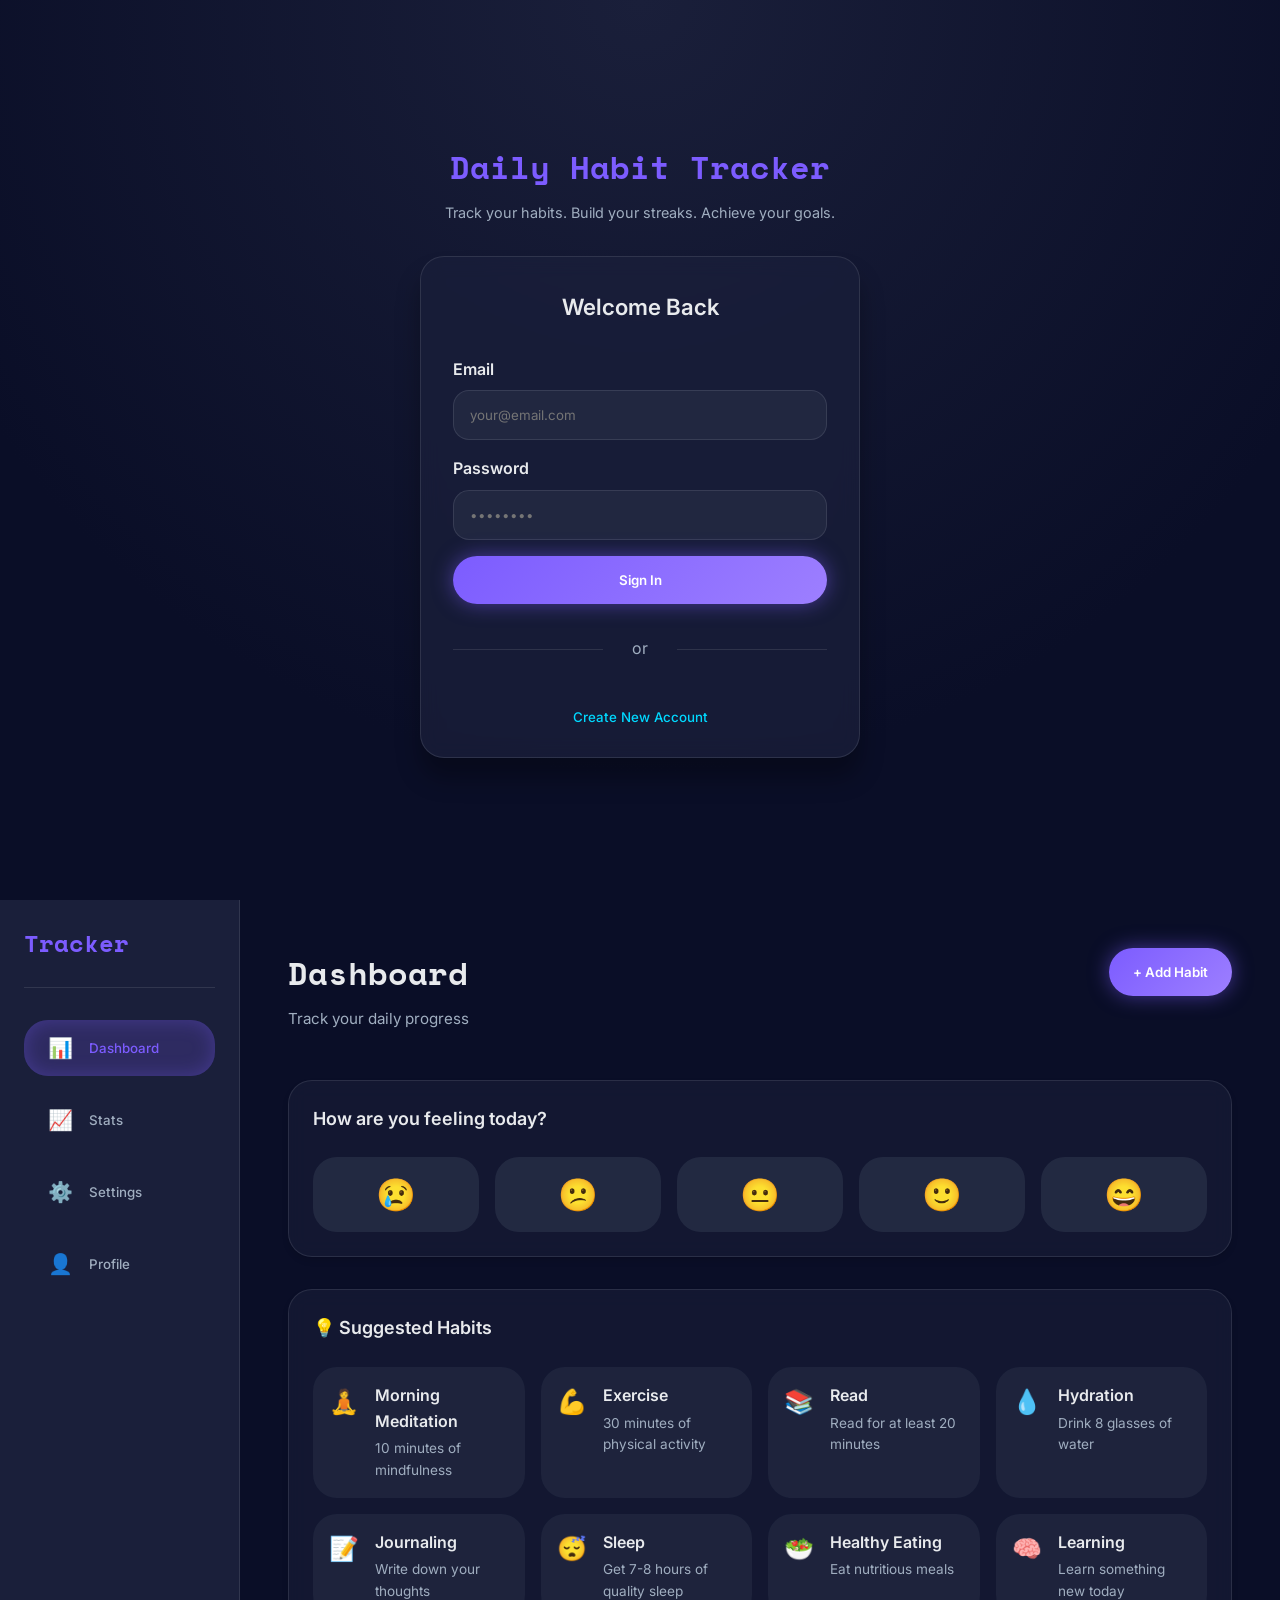
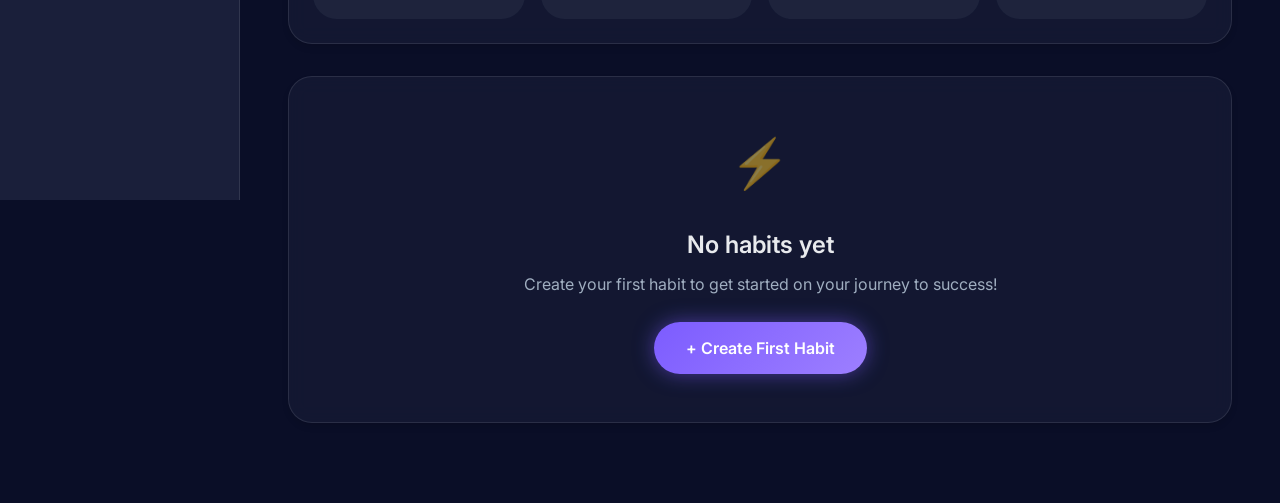
==== commit 383a122c: "update files" ====
--- a/index.html
+++ b/index.html
@@ -13,8 +13,7 @@
 </head>
 <body>
     <div id="app" class="min-h-screen bg-background text-foreground">
-
-        <!-- Login Section -->
+         <!-- Login Section -->
         <div id="loginSection" class="login-section">
             <div class="login-container">
                 <div class="login-header">
@@ -67,6 +66,7 @@
                 </div>
             </div>
         </div>
+
 
         <!-- Hero Section -->
         <div id="heroSection" class="hero-section">
@@ -76,7 +76,7 @@
                 <button id="getStartedBtn" class="cta-button">+ Get Started</button>
             </div>
         </div>
-        
+
         <!-- Main App Container -->
         <div class="app-container hidden" id="appContainer">
             <!-- Sidebar Navigation -->
@@ -271,11 +271,8 @@
         </div>
     </div>
 
-
-
-    </div>
-
-     <div id="toastContainer" class="toast-container"></div>
+    <!-- Toast Notifications -->
+    <div id="toastContainer" class="toast-container"></div>
 
     <script src="script.js"></script>
 </body>
--- a/style.css
+++ b/style.css
@@ -1,3 +1,48 @@
+
+:root {
+    /* Colors */
+    --background: #0a0e27;
+    --foreground: #e8eaed;
+    --card: #1a1f3a;
+    --card-foreground: #e8eaed;
+    --accent: #7c5cff;
+    --accent-secondary: #00d9ff;
+    --muted: #4a5568;
+    --muted-foreground: #a0aec0;
+    --border: rgba(255, 255, 255, 0.1);
+    --destructive: #ff6b6b;
+    
+    /* Spacing */
+    --spacing-xs: 0.25rem;
+    --spacing-sm: 0.5rem;
+    --spacing-md: 1rem;
+    --spacing-lg: 1.5rem;
+    --spacing-xl: 2rem;
+    --spacing-2xl: 3rem;
+    
+    /* Border Radius */
+    --radius-sm: 0.5rem;
+    --radius-md: 1rem;
+    --radius-lg: 1.5rem;
+    --radius-xl: 2rem;
+    
+    /* Shadows */
+    --shadow-sm: 0 1px 2px rgba(0, 0, 0, 0.05);
+    --shadow-md: 0 4px 6px rgba(0, 0, 0, 0.1);
+    --shadow-lg: 0 10px 15px rgba(0, 0, 0, 0.2);
+    --shadow-xl: 0 20px 25px rgba(0, 0, 0, 0.3);
+    --shadow-neon: 0 0 20px rgba(124, 92, 255, 0.5);
+    
+    /* Transitions */
+    --transition: all 300ms cubic-bezier(0.4, 0, 0.2, 1);
+    --transition-fast: all 150ms cubic-bezier(0.4, 0, 0.2, 1);
+    --transition-slow: all 500ms cubic-bezier(0.4, 0, 0.2, 1);
+}
+
+/* ============================================
+   Reset & Base Styles
+   ============================================ */
+
 * {
     margin: 0;
     padding: 0;
@@ -28,138 +73,66 @@
 }
 
 /* ============================================
-   Login Section 
-   ============================================ */
-
-.login-section {
-    min-height: 100vh;
-    display: flex;
-    align-items: center;
-    justify-content: center;
-    background: radial-gradient(circle at top, #1a1f3a 0%, #0a0e27 70%);
-    padding: var(--spacing-xl);
-}
-
-.login-container {
-    width: 100%;
-    max-width: 500px;
-    margin: auto;
-    padding: 30px;
-}
-
-/* Header */
-.login-header {
-    text-align: center;
-    margin-bottom: var(--spacing-xl);
-}
-
-.login-title {
-    font-family: 'Space Mono', monospace;
-    font-size: 2rem;
-    color: var(--accent);
-    margin-bottom: var(--spacing-sm);
-}
-
-.login-subtitle {
-    font-size: 0.9rem;
-    color: var(--muted-foreground);
-}
-
-/* Form Wrapper */
-.login-form-wrapper {
-    background: rgba(26, 31, 58, 0.8);
-    border: 1px solid var(--border);
-    border-radius: var(--radius-lg);
-    padding: var(--spacing-xl);
-    backdrop-filter: blur(10px);
-    box-shadow: var(--shadow-xl);
-}
-
-/* Form */
-.login-form {
-    display: flex;
-    flex-direction: column;
-    gap: var(--spacing-md);
-    width: 100%;
-}
-
-.form-title {
-    font-size: 1.4rem;
-    font-weight: 600;
-    text-align: center;
-    margin-bottom: var(--spacing-md);
-}
-
-/* Inputs */
-.form-group-vertical {
-    display: flex;
-    flex-direction: column;
-    gap: var(--spacing-md);
-}
-
-.login-form input {
-    padding: var(--spacing-md);
-    background: rgba(74, 85, 104, 0.2);
-    border: 1px solid var(--border);
-    border-radius: var(--radius-md);
-    transition: var(--transition);
-    width: 100%;
-}
-
-.login-form input:focus {
-    border-color: var(--accent);
-    box-shadow: 0 0 15px rgba(124, 92, 255, 0.5);
-}
-
-/* Buttons */
-.btn-login {
-    padding: var(--spacing-md);
-    background: linear-gradient(135deg, var(--accent), #9d7fff);
-    border-radius: var(--radius-lg);
-    color: white;
-    font-weight: 600;
-    transition: var(--transition);
-    box-shadow: var(--shadow-neon);
-}
-
-.btn-login:hover {
-    transform: translateY(-2px);
-    box-shadow: 0 0 25px rgba(124, 92, 255, 0.7);
-}
-
-.btn-signup-toggle {
-    margin-top: var(--spacing-md);
-    background: transparent;
-    color: var(--accent-secondary);
-    font-weight: 500;
-    text-align: center;
-}
-
-.btn-signup-toggle:hover {
-    text-decoration: underline;
-}
-
-/* Divider */
-.form-divider {
-    text-align: center;
-    margin: var(--spacing-md) 0;
-    color: var(--muted-foreground);
-    position: relative;
-}
-
-.form-divider::before,
-.form-divider::after {
-    content: '';
-    height: 1px;
-    width: 40%;
-    background: var(--border);
-    position: absolute;
-    top: 50%;
-}
-
-.form-divider::before { left: 0; }
-.form-divider::after { right: 0; }
-
+   Animations
+   ============================================ */
+
+@keyframes fadeIn {
+    from { opacity: 0; }
+    to { opacity: 1; }
+}
+
+@keyframes slideUp {
+    from {
+        opacity: 0;
+        transform: translateY(20px);
+    }
+    to {
+        opacity: 1;
+        transform: translateY(0);
+    }
+}
+
+@keyframes slideDown {
+    from {
+        opacity: 0;
+        transform: translateY(-20px);
+    }
+    to {
+        opacity: 1;
+        transform: translateY(0);
+    }
+}
+
+@keyframes scaleIn {
+    from {
+        opacity: 0;
+        transform: scale(0.95);
+    }
+    to {
+        opacity: 1;
+        transform: scale(1);
+    }
+}
+
+@keyframes glowPulse {
+    0%, 100% { box-shadow: 0 0 20px rgba(124, 92, 255, 0.5); }
+    50% { box-shadow: 0 0 40px rgba(124, 92, 255, 0.8); }
+}
+
+@keyframes shimmer {
+    0% { background-position: -1000px 0; }
+    100% { background-position: 1000px 0; }
+}
+
+@keyframes spin {
+    from { transform: rotate(0deg); }
+    to { transform: rotate(360deg); }
+}
+
+@keyframes bounce {
+    0%, 100% { transform: translateY(0); }
+    50% { transform: translateY(-10px); }
+}
 
 /* ============================================
    Utility Classes
@@ -306,68 +279,6 @@
 }
 
 /* ============================================
-   Animations
-   ============================================ */
-
-@keyframes fadeIn {
-    from { opacity: 0; }
-    to { opacity: 1; }
-}
-
-@keyframes slideUp {
-    from {
-        opacity: 0;
-        transform: translateY(20px);
-    }
-    to {
-        opacity: 1;
-        transform: translateY(0);
-    }
-}
-
-@keyframes slideDown {
-    from {
-        opacity: 0;
-        transform: translateY(-20px);
-    }
-    to {
-        opacity: 1;
-        transform: translateY(0);
-    }
-}
-
-@keyframes scaleIn {
-    from {
-        opacity: 0;
-        transform: scale(0.95);
-    }
-    to {
-        opacity: 1;
-        transform: scale(1);
-    }
-}
-
-@keyframes glowPulse {
-    0%, 100% { box-shadow: 0 0 20px rgba(124, 92, 255, 0.5); }
-    50% { box-shadow: 0 0 40px rgba(124, 92, 255, 0.8); }
-}
-
-@keyframes shimmer {
-    0% { background-position: -1000px 0; }
-    100% { background-position: 1000px 0; }
-}
-
-@keyframes spin {
-    from { transform: rotate(0deg); }
-    to { transform: rotate(360deg); }
-}
-
-@keyframes bounce {
-    0%, 100% { transform: translateY(0); }
-    50% { transform: translateY(-10px); }
-}
-
-/* ============================================
    App Container Layout
    ============================================ */
 
@@ -1244,114 +1155,137 @@
     border-left: 4px solid var(--accent);
 }
 
-/* ============================================
-   Responsive Design
-   ============================================ */
-
-@media (max-width: 768px) {
-    .sidebar {
-        width: 100%;
-        height: auto;
-        position: static;
-        flex-direction: row;
-        border-right: none;
-        border-bottom: 1px solid var(--border);
-        padding: var(--spacing-md);
-        gap: var(--spacing-md);
-    }
-
-    .sidebar-header {
-        display: none;
-    }
-
-    .nav-list {
-        flex-direction: row;
-        gap: var(--spacing-sm);
-    }
-
-    .nav-item {
-        padding: var(--spacing-sm) var(--spacing-md);
-        font-size: 0.9rem;
-    }
-
-    .nav-item span:not(.nav-icon) {
-        display: none;
-    }
-
-    .content-area {
-        margin-left: 0;
-        padding: var(--spacing-lg);
-    }
-
-    .tab-header {
-        flex-direction: column;
-        align-items: stretch;
-    }
-
-    .add-habit-btn {
-        width: 100%;
-    }
-
-    .habits-grid {
-        grid-template-columns: 1fr;
-    }
-
-    .hero-title {
-        font-size: 2rem;
-    }
-
-    .modal-content {
-        width: 95%;
-        padding: var(--spacing-lg);
-    }
-
-    .mood-buttons {
-        flex-wrap: wrap;
-    }
-
-    .mood-btn {
-        font-size: 1.5rem;
-    }
-
-    .suggestions-list {
-        grid-template-columns: 1fr;
-    }
-
-    .stats-grid {
-        grid-template-columns: repeat(2, 1fr);
-    }
-
-    .badges-list {
-        grid-template-columns: repeat(3, 1fr);
-    }
-}
-
-@media (max-width: 480px) {
-    .content-area {
-        padding: var(--spacing-md);
-    }
-
-    .section-title {
-        font-size: 1.5rem;
-    }
-
-    .hero-title {
-        font-size: 1.5rem;
-    }
-
-    .stats-grid {
-        grid-template-columns: 1fr;
-    }
-
-    .badges-list {
-        grid-template-columns: repeat(2, 1fr);
-    }
-
-    .chart-container {
-        height: 200px;
-    }
-
-    .toast {
-        min-width: 250px;
-    }
-}+
+/* ============================================
+   Login Section 
+   ============================================ */
+
+.login-section {
+    min-height: 100vh;
+    display: flex;
+    align-items: center;
+    justify-content: center;
+    background: radial-gradient(circle at top, #1a1f3a 0%, #0a0e27 70%);
+    padding: var(--spacing-xl);
+}
+
+.login-container {
+    width: 100%;
+    max-width: 500px;
+    margin: auto;
+    padding: 30px;
+}
+
+/* Header */
+.login-header {
+    text-align: center;
+    margin-bottom: var(--spacing-xl);
+}
+
+.login-title {
+    font-family: 'Space Mono', monospace;
+    font-size: 2rem;
+    color: var(--accent);
+    margin-bottom: var(--spacing-sm);
+}
+
+.login-subtitle {
+    font-size: 0.9rem;
+    color: var(--muted-foreground);
+}
+
+/* Form Wrapper */
+.login-form-wrapper {
+    background: rgba(26, 31, 58, 0.8);
+    border: 1px solid var(--border);
+    border-radius: var(--radius-lg);
+    padding: var(--spacing-xl);
+    backdrop-filter: blur(10px);
+    box-shadow: var(--shadow-xl);
+}
+
+/* Form */
+.login-form {
+    display: flex;
+    flex-direction: column;
+    gap: var(--spacing-md);
+    width: 100%;
+}
+
+.form-title {
+    font-size: 1.4rem;
+    font-weight: 600;
+    text-align: center;
+    margin-bottom: var(--spacing-md);
+}
+
+/* Inputs */
+.form-group-vertical {
+    display: flex;
+    flex-direction: column;
+    gap: var(--spacing-md);
+}
+
+.login-form input {
+    padding: var(--spacing-md);
+    background: rgba(74, 85, 104, 0.2);
+    border: 1px solid var(--border);
+    border-radius: var(--radius-md);
+    transition: var(--transition);
+    width: 100%;
+}
+
+.login-form input:focus {
+    border-color: var(--accent);
+    box-shadow: 0 0 15px rgba(124, 92, 255, 0.5);
+}
+
+/* Buttons */
+.btn-login {
+    padding: var(--spacing-md);
+    background: linear-gradient(135deg, var(--accent), #9d7fff);
+    border-radius: var(--radius-lg);
+    color: white;
+    font-weight: 600;
+    transition: var(--transition);
+    box-shadow: var(--shadow-neon);
+}
+
+.btn-login:hover {
+    transform: translateY(-2px);
+    box-shadow: 0 0 25px rgba(124, 92, 255, 0.7);
+}
+
+.btn-signup-toggle {
+    margin-top: var(--spacing-md);
+    background: transparent;
+    color: var(--accent-secondary);
+    font-weight: 500;
+    text-align: center;
+}
+
+.btn-signup-toggle:hover {
+    text-decoration: underline;
+}
+
+/* Divider */
+.form-divider {
+    text-align: center;
+    margin: var(--spacing-md) 0;
+    color: var(--muted-foreground);
+    position: relative;
+}
+
+.form-divider::before,
+.form-divider::after {
+    content: '';
+    height: 1px;
+    width: 40%;
+    background: var(--border);
+    position: absolute;
+    top: 50%;
+}
+
+.form-divider::before { left: 0; }
+.form-divider::after { right: 0; }
+
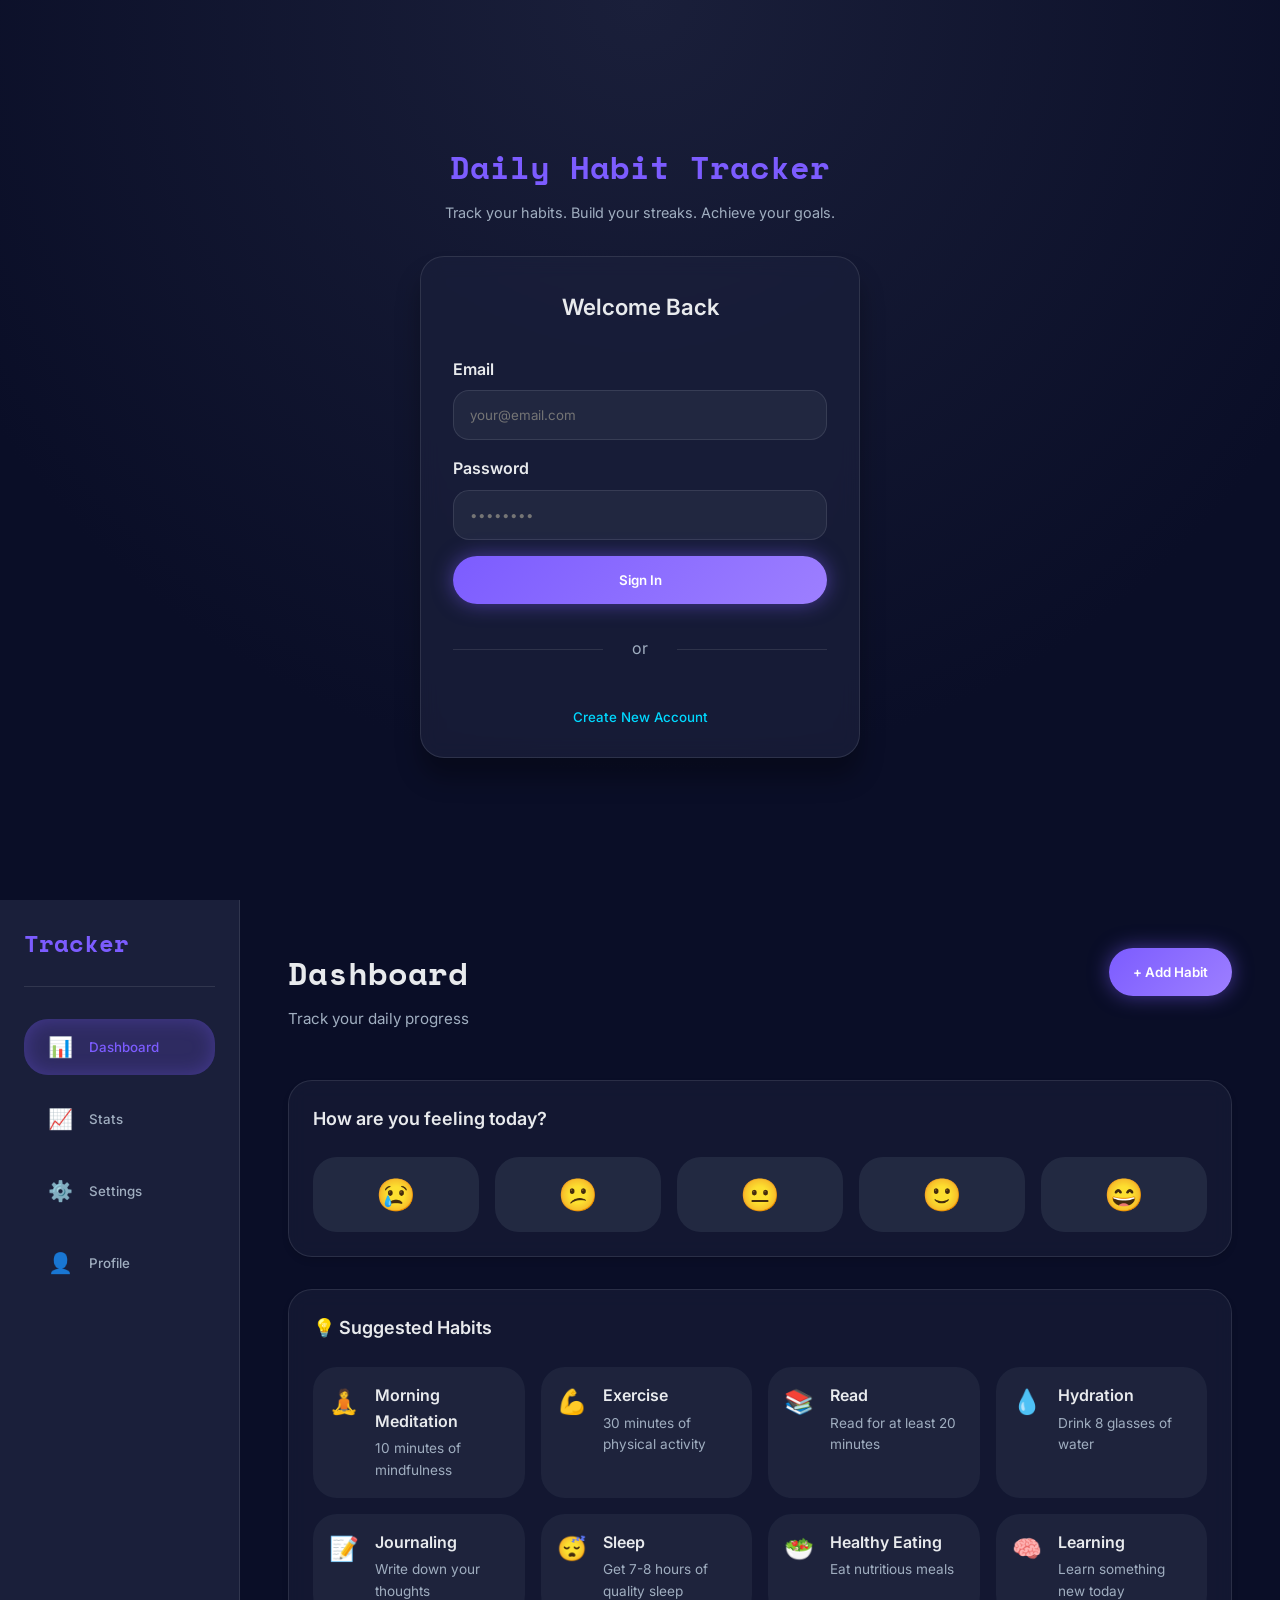
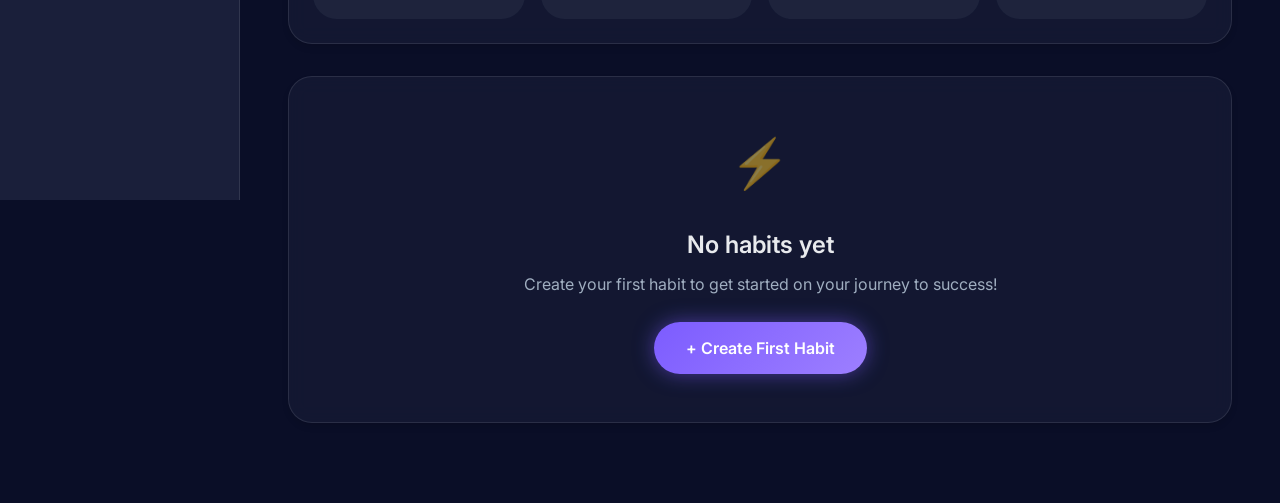
==== commit 12483f0f: "small changes" ====
--- a/index.html
+++ b/index.html
@@ -78,7 +78,7 @@
         </div>
 
         <!-- Main App Container -->
-        <div class="app-container hidden" id="appContainer">
+        <div class="app-container hidden" id="appContainer"class="hidden">
             <!-- Sidebar Navigation -->
             <nav class="sidebar">
                 <div class="sidebar-header">
--- a/style.css
+++ b/style.css
@@ -288,6 +288,10 @@
     background-color: var(--background);
 }
 
+.hidden {
+    display: none ;
+}
+
 /* ============================================
    Sidebar Navigation
    ============================================ */
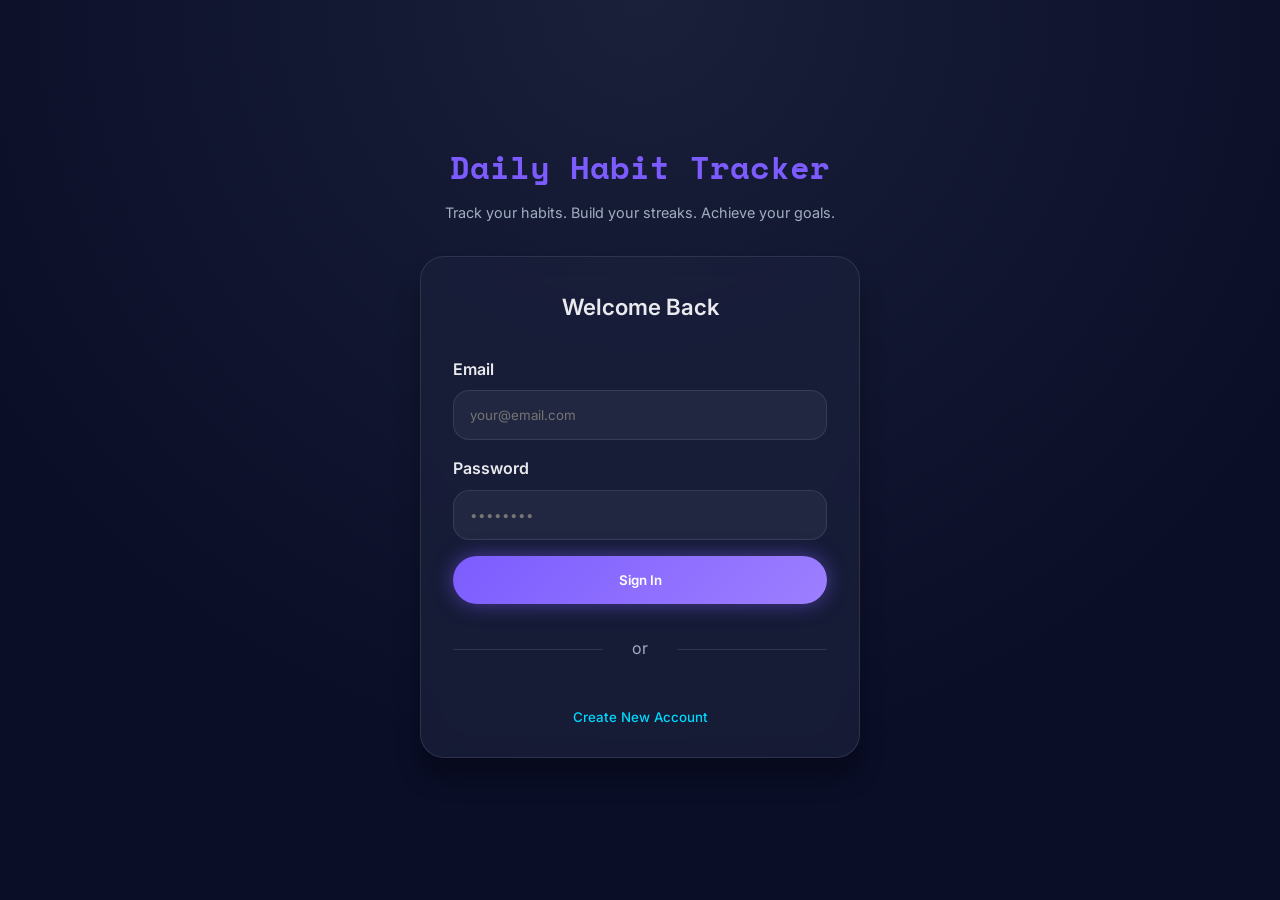
==== commit 7b8aee36: "Updating Responsive CSS" ====
--- a/index.html
+++ b/index.html
@@ -32,6 +32,7 @@
                             <div class="form-group">
                                 <label for="loginPassword">Password</label>
                                 <input type="password" id="loginPassword" placeholder="••••••••" required>
+                               
                             </div>
                             <button type="submit" class="btn-login">Sign In</button>
                         </form>
@@ -53,10 +54,12 @@
                             <div class="form-group">
                                 <label for="signupPassword">Password</label>
                                 <input type="password" id="signupPassword" placeholder="••••••••" required>
+                                
                             </div>
                             <div class="form-group">
                                 <label for="signupConfirmPassword">Confirm Password</label>
                                 <input type="password" id="signupConfirmPassword" placeholder="••••••••" required>
+                                
                             </div>
                             <button type="submit" class="btn-login">Create Account</button>
                         </form>
@@ -82,7 +85,7 @@
             <!-- Sidebar Navigation -->
             <nav class="sidebar">
                 <div class="sidebar-header">
-                    <h2 class="sidebar-title">Tracker</h2>
+                    <h2 class="sidebar-title">Daily Habit Tracker</h2>
                 </div>
                 <ul class="nav-list">
                     <li>
--- a/style.css
+++ b/style.css
@@ -289,7 +289,7 @@
 }
 
 .hidden {
-    display: none ;
+    display: none !important;
 }
 
 /* ============================================
@@ -1293,3 +1293,153 @@
 .form-divider::before { left: 0; }
 .form-divider::after { right: 0; }
 
+/* ============================================
+   RESPONSIVE BREAKPOINTS 
+   ============================================ */
+
+/* Mobile First - Extra Small Screens (< 480px) */
+@media (max-width: 479px) {
+    :root {
+        --spacing-lg: 1rem;
+        --spacing-xl: 1.25rem;
+        --spacing-2xl: 1.5rem;
+    }
+    
+    .content-area {
+        padding: var(--spacing-md);
+    }
+    
+    .glass-card,
+    .habit-card {
+        padding: var(--spacing-sm);
+        margin-bottom: var(--spacing-md);
+    }
+}
+
+/* Small Mobile (480px - 639px) */
+@media (min-width: 480px) and (max-width: 639px) {
+    .content-area {
+        padding: var(--spacing-lg);
+    }
+}
+
+/* Tablets & Large Mobile Portrait (640px+) */
+@media (min-width: 640px) {
+    .app-container {
+        flex-direction: row;
+    }
+    
+    .sidebar {
+        width: 280px;
+        flex-direction: column;
+        height: 100vh;
+        position: fixed;
+        padding: var(--spacing-lg);
+        border-bottom: none;
+        border-right: 1px solid var(--border);
+        overflow-y: auto;
+    }
+    
+    .content-area {
+        margin-left: 280px;
+        padding: var(--spacing-2xl);
+    }
+    
+    .nav-list {
+        flex-direction: column;
+        gap: var(--spacing-md);
+    }
+    
+    .nav-item {
+        justify-content: flex-start;
+        font-size: 1rem;
+        padding: var(--spacing-md) var(--spacing-lg);
+        min-width: auto;
+    }
+    
+    .nav-text {
+        display: block;
+    }
+    
+    .tab-header {
+        flex-direction: row;
+        justify-content: space-between;
+    }
+    
+    .habits-grid {
+        grid-template-columns: repeat(auto-fill, minmax(300px, 1fr));
+        display: grid !important;
+    }
+    
+    .stats-grid {
+        grid-template-columns: repeat(auto-fit, minmax(250px, 1fr));
+        display: grid !important;
+    }
+}
+
+/* Tablets Landscape & Small Desktop (768px+) */
+@media (min-width: 768px) {
+    .sidebar {
+        width: 240px;
+    }
+    
+    .content-area {
+        margin-left: 240px;
+    }
+    
+    .mood-buttons {
+        flex-wrap: nowrap;
+    }
+    
+    .mood-btn {
+        flex: 1;
+    }
+}
+
+/* Desktop (1024px+) */
+@media (min-width: 1024px) {
+    .hero-section {
+        min-height: 60vh;
+    }
+    
+    .habits-grid {
+        grid-template-columns: repeat(auto-fill, minmax(350px, 1fr));
+    }
+}
+
+/* Large Desktop (1280px+) */
+@media (min-width: 1280px) {
+    .habits-grid {
+        grid-template-columns: repeat(auto-fill, minmax(400px, 1fr));
+    }
+}
+
+/* Touch Target Improvements */
+@media (hover: none) and (pointer: coarse) {
+    button,
+    .mood-btn,
+    .habit-btn,
+    .close-btn,
+    .cta-button,
+    .nav-item {
+        min-height: 44px;
+        min-width: 44px;
+    }
+    
+    .habit-btn {
+        min-height: 48px;
+        min-width: 48px;
+    }
+}
+
+/* Landscape Mobile Fix */
+@media (max-height: 500px) and (orientation: landscape) {
+    .content-area {
+        padding: var(--spacing-md);
+    }
+    
+    .glass-card,
+    .habit-card {
+        padding: var(--spacing-sm);
+    }
+}
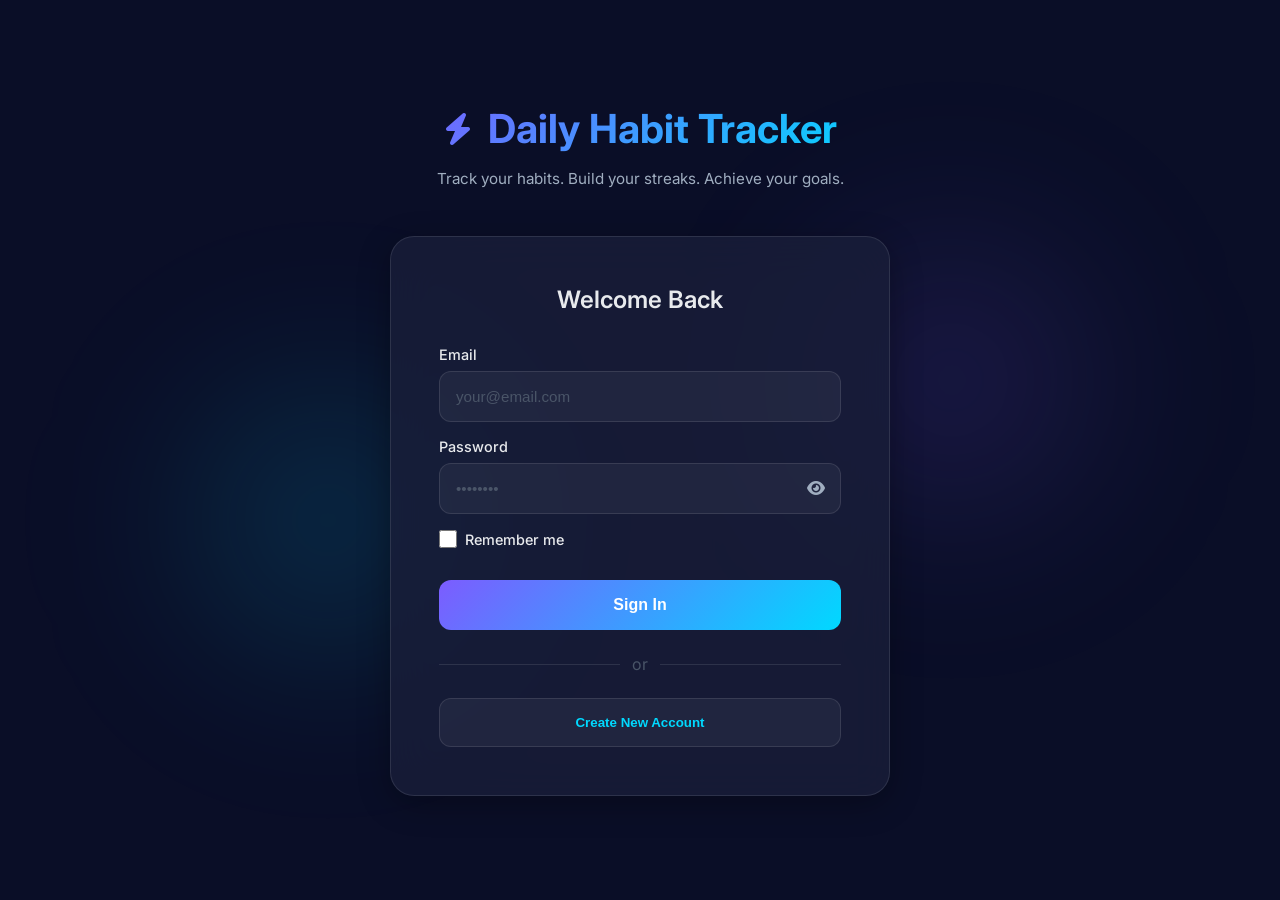
==== commit 9b533fc5: "Updated UI and added some new features and updated navigation in mobile" ====
--- a/index.html
+++ b/index.html
@@ -3,21 +3,22 @@
 <head>
     <meta charset="UTF-8">
     <meta name="viewport" content="width=device-width, initial-scale=1.0">
-    <meta name="description" content="Daily Habit Tracker - Track your habits, build streaks, and achieve your goals with beautiful gamification">
+    <meta name="description" content="Daily Habit Tracker Pro - Track your habits, build streaks, and achieve your goals with beautiful gamification">
     <meta name="theme-color" content="#0a0e27">
-    <title>Daily Habit Tracker</title>
+    <title>Daily Habit Tracker Pro</title>
     <link rel="preconnect" href="https://fonts.googleapis.com">
     <link rel="preconnect" href="https://fonts.gstatic.com" crossorigin>
     <link href="https://fonts.googleapis.com/css2?family=Space+Mono:wght@400;700&family=Inter:wght@300;400;500;600;700&display=swap" rel="stylesheet">
+    <link rel="stylesheet" href="https://cdnjs.cloudflare.com/ajax/libs/font-awesome/6.4.0/css/all.min.css">
     <link rel="stylesheet" href="style.css">
 </head>
 <body>
     <div id="app" class="min-h-screen bg-background text-foreground">
-         <!-- Login Section -->
+        <!-- Login Section -->
         <div id="loginSection" class="login-section">
             <div class="login-container">
                 <div class="login-header">
-                    <h1 class="login-title">Daily Habit Tracker</h1>
+                    <h1 class="login-title"><i class="fas fa-bolt"></i> Daily Habit Tracker</h1>
                     <p class="login-subtitle">Track your habits. Build your streaks. Achieve your goals.</p>
                 </div>
 
@@ -31,8 +32,18 @@
                             </div>
                             <div class="form-group">
                                 <label for="loginPassword">Password</label>
-                                <input type="password" id="loginPassword" placeholder="••••••••" required>
-                               
+                                <div class="password-input-wrapper">
+                                    <input type="password" id="loginPassword" placeholder="••••••••" required>
+                                    <button type="button" class="toggle-password" onclick="togglePasswordVisibility('loginPassword')">
+                                        <i class="fas fa-eye"></i>
+                                    </button>
+                                </div>
+                            </div>
+                            <div class="form-group">
+                                <label class="checkbox-label">
+                                    <input type="checkbox" id="rememberMe">
+                                    <span>Remember me</span>
+                                </label>
                             </div>
                             <button type="submit" class="btn-login">Sign In</button>
                         </form>
@@ -53,13 +64,21 @@
                             </div>
                             <div class="form-group">
                                 <label for="signupPassword">Password</label>
-                                <input type="password" id="signupPassword" placeholder="••••••••" required>
-                                
+                                <div class="password-input-wrapper">
+                                    <input type="password" id="signupPassword" placeholder="••••••••" required>
+                                    <button type="button" class="toggle-password" onclick="togglePasswordVisibility('signupPassword')">
+                                        <i class="fas fa-eye"></i>
+                                    </button>
+                                </div>
                             </div>
                             <div class="form-group">
                                 <label for="signupConfirmPassword">Confirm Password</label>
-                                <input type="password" id="signupConfirmPassword" placeholder="••••••••" required>
-                                
+                                <div class="password-input-wrapper">
+                                    <input type="password" id="signupConfirmPassword" placeholder="••••••••" required>
+                                    <button type="button" class="toggle-password" onclick="togglePasswordVisibility('signupConfirmPassword')">
+                                        <i class="fas fa-eye"></i>
+                                    </button>
+                                </div>
                             </div>
                             <button type="submit" class="btn-login">Create Account</button>
                         </form>
@@ -70,87 +89,120 @@
             </div>
         </div>
 
-
-        <!-- Hero Section -->
-        <div id="heroSection" class="hero-section">
-            <div class="hero-content">
-                <h1 class="hero-title">Daily Habit Tracker</h1>
-                <p class="hero-subtitle">Simple. Streak Counter. Works Offline.</p>
-                <button id="getStartedBtn" class="cta-button">+ Get Started</button>
-            </div>
-        </div>
-
         <!-- Main App Container -->
-        <div class="app-container hidden" id="appContainer"class="hidden">
+        <div class="app-container hidden" id="appContainer">
             <!-- Sidebar Navigation -->
+            <header class="mobile-navbar">
+    <button class="menu-toggle" onclick="toggleSidebar()">
+        <i class="fas fa-bars"></i>
+    </button>
+    <h1 id="mobilePageTitle" class="mobile-page-title">Dashboard</h1>
+</header>
+
+<div class="overlay" onclick="toggleSidebar()"></div>
+
             <nav class="sidebar">
                 <div class="sidebar-header">
-                    <h2 class="sidebar-title">Daily Habit Tracker</h2>
-                </div>
+                    <h2 class="sidebar-title"><i class="fas fa-bolt"></i> Habit Tracker</h2>
+                    <p class="sidebar-subtitle">Pro Edition</p>
+                </div>
+
                 <ul class="nav-list">
                     <li>
                         <button class="nav-item active" data-tab="dashboard">
-                            <span class="nav-icon">📊</span>
+                            <i class="fas fa-th-large"></i>
                             <span>Dashboard</span>
                         </button>
                     </li>
                     <li>
                         <button class="nav-item" data-tab="stats">
-                            <span class="nav-icon">📈</span>
-                            <span>Stats</span>
+                            <i class="fas fa-chart-bar"></i>
+                            <span>Statistics</span>
                         </button>
                     </li>
                     <li>
                         <button class="nav-item" data-tab="settings">
-                            <span class="nav-icon">⚙️</span>
+                            <i class="fas fa-cog"></i>
                             <span>Settings</span>
                         </button>
                     </li>
                     <li>
                         <button class="nav-item" data-tab="profile">
-                            <span class="nav-icon">👤</span>
+                            <i class="fas fa-user"></i>
                             <span>Profile</span>
                         </button>
                     </li>
                 </ul>
+
+                <!-- Account Section -->
+                <div class="account-section">
+                    <div class="user-card">
+                        <div class="user-avatar" id="userAvatar">U</div>
+                        <div class="user-info">
+                            <p class="user-name" id="userName">User</p>
+                            <p class="user-email" id="userEmail">user@email.com</p>
+                        </div>
+                    </div>
+                    <div class="online-indicator">
+                        <span class="online-dot"></span>
+                        <span>Online</span>
+                    </div>
+                    <button id="logoutBtn" class="btn-logout">
+                        <i class="fas fa-sign-out-alt"></i> Logout
+                    </button>
+                </div>
             </nav>
 
             <!-- Main Content Area -->
             <div class="content-area">
                 <!-- Dashboard Tab -->
                 <div id="dashboardTab" class="tab-content active">
+                    <div class="greeting-section">
+                        <h1 id="greetingTitle" class="greeting-title">Good Evening, johnmaraledon823</h1>
+                        <p id="dateDisplay" class="greeting-date">Monday, May 25, 2026</p>
+                    </div>
+
                     <div class="tab-header">
                         <div>
                             <h2 class="section-title">Dashboard</h2>
                             <p class="section-subtitle">Track your daily progress</p>
                         </div>
-                        <button id="addHabitBtn" class="add-habit-btn">+ Add Habit</button>
-                    </div>
-
-                    <!-- Mood Tracker -->
-                    <div id="moodTracker" class="glass-card mood-tracker hidden">
-                        <h3 class="card-title">How are you feeling today?</h3>
-                        <div class="mood-buttons">
-                            <button class="mood-btn" data-mood="1" title="Terrible">😢</button>
-                            <button class="mood-btn" data-mood="2" title="Bad">😕</button>
-                            <button class="mood-btn" data-mood="3" title="Okay">😐</button>
-                            <button class="mood-btn" data-mood="4" title="Good">🙂</button>
-                            <button class="mood-btn" data-mood="5" title="Excellent">😄</button>
-                        </div>
-                    </div>
-
-                    <!-- Habit Suggestions -->
-                    <div id="suggestionsContainer" class="glass-card suggestions-card hidden">
-                        <h3 class="card-title">💡 Suggested Habits</h3>
-                        <div id="suggestionsList" class="suggestions-list"></div>
+                        <button id="addHabitBtn" class="add-habit-btn-top-right">
+                            <i class="fas fa-plus"></i> Add Habit
+                        </button>
+                    </div>
+
+                    <!-- Quick Stats -->
+                    <div class="quick-stats">
+                        <div class="stat-card">
+                            <p class="stat-label">Today's Progress</p>
+                            <p class="stat-value"><span id="completedToday">0</span>/<span id="totalHabits">0</span></p>
+                            <div class="progress-bar">
+                                <div class="progress-fill" id="progressFill"></div>
+                            </div>
+                        </div>
+                        <div class="stat-card">
+                            <p class="stat-label">Total Habits</p>
+                            <p class="stat-value" id="totalHabitsCard">0</p>
+                            <p class="stat-subtitle">Active habits</p>
+                        </div>
+                        <div class="stat-card">
+                            <p class="stat-label">Longest Streak</p>
+                            <div class="streak-display">
+                                <i class="fas fa-fire"></i>
+                                <p class="stat-value" id="longestStreakCard">0</p>
+                            </div>
+                        </div>
                     </div>
 
                     <!-- Empty State -->
                     <div id="emptyState" class="glass-card empty-state">
-                        <div class="empty-icon">⚡</div>
+                        <div class="empty-icon"><i class="fas fa-bolt"></i></div>
                         <h3 class="empty-title">No habits yet</h3>
                         <p class="empty-subtitle">Create your first habit to get started on your journey to success!</p>
-                        <button id="createFirstHabitBtn" class="cta-button">+ Create First Habit</button>
+                        <button id="createFirstHabitBtn" class="cta-button">
+                            <i class="fas fa-plus"></i> Create First Habit
+                        </button>
                     </div>
 
                     <!-- Habits Grid -->
@@ -166,15 +218,15 @@
                         </div>
                     </div>
 
+                    <!-- Stats Grid -->
+                    <div id="statsGrid" class="stats-grid"></div>
+
                     <!-- Weekly Chart -->
                     <div id="weeklyChart" class="glass-card weekly-chart"></div>
 
-                    <!-- Stats Grid -->
-                    <div id="statsGrid" class="stats-grid"></div>
-
                     <!-- Badges Section -->
                     <div id="badgesSection" class="glass-card badges-section">
-                        <h3 class="card-title">🏆 Badges & Achievements</h3>
+                        <h3 class="card-title"><i class="fas fa-trophy"></i> Badges & Achievements</h3>
                         <div id="badgesList" class="badges-list"></div>
                     </div>
                 </div>
@@ -188,30 +240,88 @@
                         </div>
                     </div>
 
-                    <div class="glass-card settings-panel">
-                        <!-- Notifications -->
-                        <div class="settings-section">
-                            <h3 class="settings-title">🔔 Notifications</h3>
-                            <button id="notificationBtn" class="settings-button">Enable Notifications</button>
-                        </div>
-
-                        <!-- Data Management -->
-                        <div class="settings-section border-top">
-                            <h3 class="settings-title">💾 Data Management</h3>
-                            <div class="button-group">
-                                <button id="exportBtn" class="settings-button">Export Data</button>
-                                <button id="clearBtn" class="settings-button danger">Clear Data</button>
-                                <button id="resetBtn" class="settings-button danger">Reset App</button>
-                            </div>
-                        </div>
-
-                        <!-- About -->
-                        <div class="settings-section border-top">
-                            <h3 class="settings-title">ℹ️ About</h3>
-                            <p class="settings-text">Daily Habit Tracker v1.0</p>
-                            <p class="settings-text">Built with heart for habit builders</p>
-                            <p class="settings-text">Frontend Developer: John Mar Aledon</p>
-                            <p class="settings-text">Backend Developer: Kent Ivan Lubas</p>
+                    <div class="settings-container">
+                        <!-- Notifications Card -->
+                        <div class="settings-card">
+                            <div class="settings-card-header">
+                                <div class="settings-card-icon notifications-icon">
+                                    <i class="fas fa-bell"></i>
+                                </div>
+                                <div class="settings-card-content">
+                                    <h3 class="settings-card-title">Notifications</h3>
+                                    <p class="settings-card-description">Get reminders for your daily habits</p>
+                                </div>
+                            </div>
+                            <button id="notificationBtn" class="settings-card-button">Enable</button>
+                        </div>
+
+                        <!-- Appearance Card -->
+                        <div class="settings-card">
+                            <div class="settings-card-header">
+                                <div class="settings-card-icon appearance-icon">
+                                    <i class="fas fa-palette"></i>
+                                </div>
+                                <div class="settings-card-content">
+                                    <h3 class="settings-card-title">Appearance</h3>
+                                    <p class="settings-card-description">Dark theme (optimized)</p>
+                                </div>
+                            </div>
+                            <div class="theme-indicator active">Active</div>
+                        </div>
+
+                        <!-- Data Export Card -->
+                        <div class="settings-card">
+                            <div class="settings-card-header">
+                                <div class="settings-card-icon export-icon">
+                                    <i class="fas fa-download"></i>
+                                </div>
+                                <div class="settings-card-content">
+                                    <h3 class="settings-card-title">Export Data</h3>
+                                    <p class="settings-card-description">Download your habits as JSON</p>
+                                </div>
+                            </div>
+                            <button id="exportBtn" class="settings-card-button">Export</button>
+                        </div>
+
+                        <!-- Clear Data Card -->
+                        <div class="settings-card danger-card">
+                            <div class="settings-card-header">
+                                <div class="settings-card-icon clear-icon">
+                                    <i class="fas fa-trash"></i>
+                                </div>
+                                <div class="settings-card-content">
+                                    <h3 class="settings-card-title">Clear All Habits</h3>
+                                    <p class="settings-card-description">Remove all habits (cannot be undone)</p>
+                                </div>
+                            </div>
+                            <button id="clearBtn" class="settings-card-button danger-button">Clear</button>
+                        </div>
+
+                        <!-- Reset App Card -->
+                        <div class="settings-card danger-card">
+                            <div class="settings-card-header">
+                                <div class="settings-card-icon reset-icon">
+                                    <i class="fas fa-redo"></i>
+                                </div>
+                                <div class="settings-card-content">
+                                    <h3 class="settings-card-title">Reset App</h3>
+                                    <p class="settings-card-description">Logout and reset everything</p>
+                                </div>
+                            </div>
+                            <button id="resetBtn" class="settings-card-button danger-button">Reset</button>
+                        </div>
+
+                        <!-- About Section -->
+                        <div class="settings-about">
+                            <div class="about-header">
+                                <i class="fas fa-info-circle"></i>
+                                <h3>About</h3>
+                            </div>
+                            <div class="about-content">
+                                <p class="about-title">Daily Habit Tracker Pro</p>
+                                <p class="about-version">Version 2.0</p>
+                                <p class="about-description">Built with passion for habit builders. Track your daily progress, build streaks, and achieve your goals. <br>Front End Developer: <a href="https://www.facebook.com/john.mar.aledon.2024/">John Mar Aledon</a><br>Back End Developer:<a href="https://www.facebook.com/kentivan.lubas"> Kent Ivan Lubas</a></p>
+                            </div>
                         </div>
                     </div>
                 </div>
@@ -237,7 +347,7 @@
         <div class="modal-content">
             <div class="modal-header">
                 <h2 id="modalTitle">Add New Habit</h2>
-                <button id="closeModalBtn" class="close-btn">✕</button>
+                <button id="closeModalBtn" class="close-btn"><i class="fas fa-times"></i></button>
             </div>
             <form id="habitForm" class="modal-form">
                 <div class="form-group">
@@ -266,6 +376,19 @@
                     </select>
                 </div>
 
+                <!-- Reminder Section -->
+                <div class="form-group reminder-section">
+                    <label class="checkbox-label">
+                        <input type="checkbox" id="reminderToggle">
+                        <span><i class="fas fa-clock"></i> Enable Reminder</span>
+                    </label>
+                </div>
+
+                <div id="reminderTimeGroup" class="form-group hidden">
+                    <label for="reminderTime">Reminder Time</label>
+                    <input type="time" id="reminderTime" value="08:00">
+                </div>
+
                 <div class="form-actions">
                     <button type="button" id="cancelBtn" class="btn-secondary">Cancel</button>
                     <button type="submit" class="btn-primary">Create Habit</button>
@@ -274,6 +397,19 @@
         </div>
     </div>
 
+    <!-- Logout Confirmation Modal -->
+    <div id="logoutModal" class="modal hidden">
+        <div class="modal-overlay"></div>
+        <div class="modal-content modal-small">
+            <h3>Confirm Logout</h3>
+            <p>Are you sure you want to logout? Your habits will be saved.</p>
+            <div class="modal-actions">
+                <button id="cancelLogoutBtn" class="btn-secondary">Cancel</button>
+                <button id="confirmLogoutBtn" class="btn-danger">Logout</button>
+            </div>
+        </div>
+    </div>
+
     <!-- Toast Notifications -->
     <div id="toastContainer" class="toast-container"></div>
 
--- a/style.css
+++ b/style.css
@@ -1,16 +1,29 @@
+/* ============================================
+   DAILY HABIT TRACKER PRO - STYLESHEET
+   Dark Futuristic Glassmorphism Theme
+   ============================================ */
+
+* {
+    margin: 0;
+    padding: 0;
+    box-sizing: border-box;
+}
 
 :root {
     /* Colors */
-    --background: #0a0e27;
-    --foreground: #e8eaed;
-    --card: #1a1f3a;
-    --card-foreground: #e8eaed;
-    --accent: #7c5cff;
-    --accent-secondary: #00d9ff;
-    --muted: #4a5568;
-    --muted-foreground: #a0aec0;
-    --border: rgba(255, 255, 255, 0.1);
-    --destructive: #ff6b6b;
+    --bg-primary: #0a0e27;
+    --bg-secondary: #1a1f3a;
+    --bg-tertiary: #2d1b4e;
+    --text-primary: #e8eaed;
+    --text-secondary: #a0aec0;
+    --text-muted: #4a5568;
+    --accent-purple: #7c5cff;
+    --accent-cyan: #00d9ff;
+    --accent-red: #ff6b6b;
+    --accent-gold: #ffd700;
+    --border-color: rgba(255, 255, 255, 0.1);
+    --glass-bg: rgba(26, 31, 58, 0.6);
+    --glass-border: rgba(255, 255, 255, 0.1);
     
     /* Spacing */
     --spacing-xs: 0.25rem;
@@ -22,58 +35,27 @@
     
     /* Border Radius */
     --radius-sm: 0.5rem;
-    --radius-md: 1rem;
-    --radius-lg: 1.5rem;
-    --radius-xl: 2rem;
-    
-    /* Shadows */
-    --shadow-sm: 0 1px 2px rgba(0, 0, 0, 0.05);
-    --shadow-md: 0 4px 6px rgba(0, 0, 0, 0.1);
-    --shadow-lg: 0 10px 15px rgba(0, 0, 0, 0.2);
-    --shadow-xl: 0 20px 25px rgba(0, 0, 0, 0.3);
-    --shadow-neon: 0 0 20px rgba(124, 92, 255, 0.5);
+    --radius-md: 0.75rem;
+    --radius-lg: 1rem;
+    --radius-xl: 1.5rem;
     
     /* Transitions */
-    --transition: all 300ms cubic-bezier(0.4, 0, 0.2, 1);
-    --transition-fast: all 150ms cubic-bezier(0.4, 0, 0.2, 1);
-    --transition-slow: all 500ms cubic-bezier(0.4, 0, 0.2, 1);
-}
-
-/* ============================================
-   Reset & Base Styles
-   ============================================ */
-
-* {
-    margin: 0;
-    padding: 0;
-    box-sizing: border-box;
-}
-
-html {
-    scroll-behavior: smooth;
-}
-
-body {
+    --transition-fast: 0.15s ease-out;
+    --transition-normal: 0.3s ease-out;
+    --transition-slow: 0.5s ease-out;
+}
+
+html, body {
+    width: 100%;
+    height: 100%;
     font-family: 'Inter', -apple-system, BlinkMacSystemFont, 'Segoe UI', sans-serif;
-    background-color: var(--background);
-    color: var(--foreground);
-    line-height: 1.6;
+    background: linear-gradient(135deg, #0a0e27 0%, #1a0f3a 50%, #0a0e27 100%);
+    color: var(--text-primary);
     overflow-x: hidden;
 }
 
-button {
-    cursor: pointer;
-    border: none;
-    font-family: inherit;
-}
-
-input, select, textarea {
-    font-family: inherit;
-    color: inherit;
-}
-
-/* ============================================
-   Animations
+/* ============================================
+   ANIMATIONS
    ============================================ */
 
 @keyframes fadeIn {
@@ -115,8 +97,12 @@
 }
 
 @keyframes glowPulse {
-    0%, 100% { box-shadow: 0 0 20px rgba(124, 92, 255, 0.5); }
-    50% { box-shadow: 0 0 40px rgba(124, 92, 255, 0.8); }
+    0%, 100% {
+        box-shadow: 0 0 20px rgba(124, 92, 255, 0.5);
+    }
+    50% {
+        box-shadow: 0 0 40px rgba(124, 92, 255, 0.8);
+    }
 }
 
 @keyframes shimmer {
@@ -134,835 +120,1334 @@
     50% { transform: translateY(-10px); }
 }
 
-/* ============================================
-   Utility Classes
-   ============================================ */
+@keyframes slideInLeft {
+    from {
+        opacity: 0;
+        transform: translateX(-100%);
+    }
+    to {
+        opacity: 1;
+        transform: translateX(0);
+    }
+}
+
+/* ============================================
+   UTILITIES
+   ============================================ */
+
+.hidden {
+    display: none !important;
+}
 
 .min-h-screen {
     min-height: 100vh;
 }
 
-.hidden {
-    display: none !important;
-}
-
-.flex {
-    display: flex;
-}
-
-.flex-col {
-    flex-direction: column;
-}
-
-.items-center {
-    align-items: center;
-}
-
-.justify-center {
+.bg-background {
+    background: var(--bg-primary);
+}
+
+.text-foreground {
+    color: var(--text-primary);
+}
+
+/* ============================================
+   LOGIN SECTION
+   ============================================ */
+
+.login-section {
+    min-height: 100vh;
+    display: flex;
+    align-items: center;
     justify-content: center;
-}
-
-.justify-between {
-    justify-content: space-between;
-}
-
-.gap-2 {
-    gap: 0.5rem;
-}
-
-.gap-3 {
-    gap: 0.75rem;
-}
-
-.gap-4 {
-    gap: 1rem;
-}
-
-.gap-6 {
-    gap: 1.5rem;
-}
-
-.text-center {
-    text-align: center;
-}
-
-.text-left {
-    text-align: left;
-}
-
-.text-right {
-    text-align: right;
-}
-
-.border-top {
-    border-top: 1px solid var(--border);
-    padding-top: var(--spacing-lg);
-    margin-top: var(--spacing-lg);
-}
-
-/* ============================================
-   Hero Section
-   ============================================ */
-
-.hero-section {
+    padding: var(--spacing-md);
     position: relative;
-    min-height: 60vh;
-    display: none;
-    align-items: center;
-    justify-content: center;
-    background: linear-gradient(135deg, #0a0e27 0%, #1a1f3a 50%, #2d1b4e 100%);
     overflow: hidden;
-}
-
-.hero-section::before {
+    animation: fadeIn 0.5s ease-out;
+}
+
+.login-section::before {
     content: '';
     position: absolute;
-    top: -50%;
-    right: -10%;
-    width: 500px;
-    height: 500px;
+    top: 20%;
+    right: 10%;
+    width: 400px;
+    height: 400px;
     background: radial-gradient(circle, rgba(124, 92, 255, 0.2) 0%, transparent 70%);
     border-radius: 50%;
-    animation: glowPulse 4s ease-in-out infinite;
-}
-
-.hero-content {
+    filter: blur(80px);
+    animation: float 6s ease-in-out infinite;
+}
+
+.login-section::after {
+    content: '';
+    position: absolute;
+    bottom: 20%;
+    left: 10%;
+    width: 400px;
+    height: 400px;
+    background: radial-gradient(circle, rgba(0, 217, 255, 0.2) 0%, transparent 70%);
+    border-radius: 50%;
+    filter: blur(80px);
+    animation: float 8s ease-in-out infinite reverse;
+}
+
+@keyframes float {
+    0%, 100% { transform: translateY(0px); }
+    50% { transform: translateY(30px); }
+}
+
+.login-container {
     position: relative;
     z-index: 1;
+    width: 100%;
+    max-width: 500px;
+    animation: slideUp 0.5s ease-out;
+}
+
+.login-header {
     text-align: center;
-    animation: slideUp 0.8s ease-out;
-}
-
-.hero-title {
-    font-family: 'Space Mono', monospace;
-    font-size: clamp(2.5rem, 8vw, 4rem);
+    margin-bottom: var(--spacing-2xl);
+}
+
+.login-title {
+    font-size: 2.5rem;
     font-weight: 700;
-    margin-bottom: var(--spacing-md);
-    letter-spacing: -0.02em;
-    background: linear-gradient(135deg, #ffffff 0%, #a0aec0 100%);
+    background: linear-gradient(135deg, var(--accent-purple), var(--accent-cyan));
     -webkit-background-clip: text;
     -webkit-text-fill-color: transparent;
     background-clip: text;
-}
-
-.hero-subtitle {
-    font-size: 1.125rem;
-    color: var(--muted-foreground);
-    margin-bottom: var(--spacing-2xl);
-    font-weight: 300;
-    letter-spacing: 0.02em;
-}
-
-.cta-button {
-    display: inline-flex;
-    align-items: center;
+    margin-bottom: var(--spacing-md);
+    display: flex;
+    align-items: center;
+    justify-content: center;
+    gap: var(--spacing-md);
+}
+
+.login-title i {
+    font-size: 2rem;
+    color: var(--accent-cyan);
+}
+
+.login-subtitle {
+    color: var(--text-secondary);
+    font-size: 0.95rem;
+}
+
+.login-form-wrapper {
+    backdrop-filter: blur(20px);
+    background: rgba(26, 31, 58, 0.8);
+    border: 1px solid var(--glass-border);
+    border-radius: var(--radius-xl);
+    padding: var(--spacing-2xl);
+    box-shadow: 0 8px 32px rgba(0, 0, 0, 0.3);
+}
+
+.login-form {
+    animation: slideUp 0.5s ease-out;
+}
+
+.form-title {
+    font-size: 1.5rem;
+    font-weight: 600;
+    margin-bottom: var(--spacing-xl);
+    text-align: center;
+}
+
+.form-group-vertical {
+    display: flex;
+    flex-direction: column;
+    gap: var(--spacing-md);
+}
+
+.form-group {
+    display: flex;
+    flex-direction: column;
     gap: var(--spacing-sm);
-    padding: var(--spacing-md) var(--spacing-xl);
-    background: linear-gradient(135deg, var(--accent) 0%, #9d7fff 100%);
+}
+
+.form-group label {
+    font-size: 0.9rem;
+    font-weight: 500;
+    color: var(--text-primary);
+}
+
+.form-group input,
+.form-group select {
+    padding: var(--spacing-md);
+    background: rgba(255, 255, 255, 0.05);
+    border: 1px solid var(--glass-border);
+    border-radius: var(--radius-md);
+    color: var(--text-primary);
+    font-size: 0.95rem;
+    transition: all var(--transition-normal);
+}
+
+.form-group input::placeholder {
+    color: var(--text-muted);
+}
+
+.form-group input:focus,
+.form-group select:focus {
+    outline: none;
+    border-color: var(--accent-purple);
+    box-shadow: 0 0 20px rgba(124, 92, 255, 0.3);
+    background: rgba(255, 255, 255, 0.08);
+}
+
+.password-input-wrapper {
+    position: relative;
+    display: flex;
+    align-items: center;
+}
+
+.password-input-wrapper input {
+    width: 100%;
+}
+
+.toggle-password {
+    position: absolute;
+    right: var(--spacing-md);
+    background: none;
+    border: none;
+    color: var(--text-secondary);
+    cursor: pointer;
+    transition: color var(--transition-fast);
+    font-size: 1rem;
+}
+
+.toggle-password:hover {
+    color: var(--accent-cyan);
+}
+
+.checkbox-label {
+    display: flex;
+    align-items: center;
+    gap: var(--spacing-sm);
+    cursor: pointer;
+    color: var(--text-secondary);
+    font-size: 0.9rem;
+}
+
+.checkbox-label input {
+    width: 18px;
+    height: 18px;
+    cursor: pointer;
+}
+
+.btn-login {
+    width: 100%;
+    padding: var(--spacing-md);
+    background: linear-gradient(135deg, var(--accent-purple), var(--accent-cyan));
     color: white;
+    border: none;
+    border-radius: var(--radius-md);
     font-weight: 600;
     font-size: 1rem;
-    border-radius: var(--radius-xl);
-    transition: var(--transition);
-    box-shadow: var(--shadow-neon);
+    cursor: pointer;
+    transition: all var(--transition-normal);
+    margin-top: var(--spacing-md);
+}
+
+.btn-login:hover {
+    box-shadow: 0 0 30px rgba(124, 92, 255, 0.5);
+    transform: translateY(-2px);
+}
+
+.btn-login:active {
+    transform: translateY(0);
+}
+
+.form-divider {
+    text-align: center;
+    color: var(--text-muted);
+    margin: var(--spacing-lg) 0;
     position: relative;
-    overflow: hidden;
-}
-
-.cta-button:hover {
-    transform: translateY(-4px);
-    box-shadow: 0 0 40px rgba(124, 92, 255, 0.8);
-}
-
-.cta-button:active {
-    transform: translateY(-2px);
-}
-
-/* ============================================
-   App Container Layout
+}
+
+.form-divider::before,
+.form-divider::after {
+    content: '';
+    position: absolute;
+    top: 50%;
+    width: calc(50% - 20px);
+    height: 1px;
+    background: var(--border-color);
+}
+
+.form-divider::before {
+    left: 0;
+}
+
+.form-divider::after {
+    right: 0;
+}
+
+.btn-signup-toggle {
+    width: 100%;
+    padding: var(--spacing-md);
+    background: rgba(255, 255, 255, 0.05);
+    border: 1px solid var(--glass-border);
+    color: var(--accent-cyan);
+    border-radius: var(--radius-md);
+    font-weight: 600;
+    cursor: pointer;
+    transition: all var(--transition-normal);
+}
+
+.btn-signup-toggle:hover {
+    background: rgba(255, 255, 255, 0.1);
+    border-color: var(--accent-purple);
+}
+
+/* ============================================
+   APP CONTAINER
    ============================================ */
 
 .app-container {
     display: flex;
-    min-height: 100vh;
-    background-color: var(--background);
-}
-
-.hidden {
-    display: none !important;
-}
-
-/* ============================================
-   Sidebar Navigation
+    height: 100vh;
+    animation: fadeIn 0.5s ease-out;
+}
+
+.app-container.hidden {
+    display: none;
+}
+
+.menu-toggle {
+    display: none;
+    position: fixed;
+    top: var(--spacing-md);
+    left: var(--spacing-md);
+    z-index: 1000;
+    background: rgba(124, 92, 255, 0.2);
+    border: 1px solid rgba(124, 92, 255, 0.4);
+    color: var(--accent-cyan);
+    width: 45px;
+    height: 45px;
+    border-radius: var(--radius-md);
+    cursor: pointer;
+    font-size: 1.2rem;
+    transition: all var(--transition-normal);
+}
+
+.menu-toggle:hover {
+    background: rgba(124, 92, 255, 0.3);
+    border-color: rgba(124, 92, 255, 0.6);
+}
+
+.overlay {
+    display: none;
+    position: fixed;
+    inset: 0;
+    background: rgba(0, 0, 0, 0.5);
+    z-index: 40;
+}
+
+/* ============================================
+   SIDEBAR
    ============================================ */
 
 .sidebar {
-    width: 240px;
-    background-color: var(--card);
-    border-right: 1px solid var(--border);
+    width: 280px;
+    background: linear-gradient(180deg, var(--bg-secondary) 0%, #0f1425 100%);
+    border-right: 1px solid var(--border-color);
+    display: flex;
+    flex-direction: column;
     padding: var(--spacing-lg);
-    display: flex;
-    flex-direction: column;
-    gap: var(--spacing-xl);
-    position: fixed;
-    height: 100vh;
+    gap: var(--spacing-lg);
     overflow-y: auto;
 }
 
 .sidebar-header {
-    padding-bottom: var(--spacing-lg);
-    border-bottom: 1px solid var(--border);
+    margin-bottom: var(--spacing-md);
 }
 
 .sidebar-title {
-    font-family: 'Space Mono', monospace;
-    font-size: 1.5rem;
+    font-size: 1.3rem;
     font-weight: 700;
-    color: var(--accent);
+    background: linear-gradient(135deg, var(--accent-purple), var(--accent-cyan));
+    -webkit-background-clip: text;
+    -webkit-text-fill-color: transparent;
+    background-clip: text;
+    display: flex;
+    align-items: center;
+    gap: var(--spacing-sm);
+}
+
+.sidebar-title i {
+    font-size: 1.2rem;
+    color: var(--accent-cyan);
+}
+
+.sidebar-subtitle {
+    font-size: 0.75rem;
+    color: var(--text-muted);
+    margin-top: var(--spacing-xs);
 }
 
 .nav-list {
     list-style: none;
+    flex: 1;
+    display: flex;
+    flex-direction: column;
+    gap: var(--spacing-sm);
+}
+
+.nav-item {
+    display: flex;
+    align-items: center;
+    gap: var(--spacing-md);
+    width: 100%;
+    padding: var(--spacing-md);
+    background: transparent;
+    border: none;
+    color: var(--text-secondary);
+    border-radius: var(--radius-md);
+    cursor: pointer;
+    transition: all var(--transition-normal);
+    font-size: 0.95rem;
+    font-weight: 500;
+}
+
+.nav-item:hover {
+    background: rgba(124, 92, 255, 0.1);
+    color: var(--accent-cyan);
+}
+
+.nav-item.active {
+    background: linear-gradient(135deg, var(--accent-purple), var(--accent-cyan));
+    color: white;
+    box-shadow: 0 0 20px rgba(124, 92, 255, 0.4);
+}
+
+.nav-item i {
+    font-size: 1.1rem;
+    width: 20px;
+    text-align: center;
+}
+
+/* Account Section */
+.account-section {
+    padding-top: var(--spacing-lg);
+    border-top: 1px solid var(--border-color);
     display: flex;
     flex-direction: column;
     gap: var(--spacing-md);
 }
 
-.nav-item {
+.user-card {
+    backdrop-filter: blur(10px);
+    background: rgba(124, 92, 255, 0.1);
+    border: 1px solid rgba(124, 92, 255, 0.3);
+    border-radius: var(--radius-md);
+    padding: var(--spacing-md);
     display: flex;
     align-items: center;
     gap: var(--spacing-md);
-    padding: var(--spacing-md) var(--spacing-lg);
-    background-color: transparent;
-    color: var(--muted-foreground);
-    border-radius: var(--radius-lg);
-    transition: var(--transition);
-    font-weight: 500;
-    text-align: left;
+}
+
+.user-avatar {
+    width: 40px;
+    height: 40px;
+    border-radius: 50%;
+    background: linear-gradient(135deg, var(--accent-purple), var(--accent-cyan));
+    display: flex;
+    align-items: center;
+    justify-content: center;
+    color: white;
+    font-weight: 700;
+    font-size: 1rem;
+    flex-shrink: 0;
+}
+
+.user-info {
+    flex: 1;
+    min-width: 0;
+}
+
+.user-name {
+    font-size: 0.9rem;
+    font-weight: 600;
+    color: var(--text-primary);
+    white-space: nowrap;
+    overflow: hidden;
+    text-overflow: ellipsis;
+}
+
+.user-email {
+    font-size: 0.75rem;
+    color: var(--text-muted);
+    white-space: nowrap;
+    overflow: hidden;
+    text-overflow: ellipsis;
+}
+
+.online-indicator {
+    display: flex;
+    align-items: center;
+    gap: var(--spacing-sm);
+    font-size: 0.8rem;
+    color: var(--text-secondary);
+}
+
+.online-dot {
+    width: 8px;
+    height: 8px;
+    border-radius: 50%;
+    background: var(--accent-cyan);
+    animation: pulse 2s ease-in-out infinite;
+}
+
+@keyframes pulse {
+    0%, 100% { opacity: 1; }
+    50% { opacity: 0.5; }
+}
+
+.btn-logout {
+    display: flex;
+    align-items: center;
+    justify-content: center;
+    gap: var(--spacing-sm);
     width: 100%;
-}
-
-.nav-item:hover {
-    background-color: rgba(124, 92, 255, 0.1);
-    color: var(--accent);
-}
-
-.nav-item.active {
-    background-color: rgba(124, 92, 255, 0.2);
-    color: var(--accent);
-    box-shadow: inset 0 0 20px rgba(124, 92, 255, 0.3);
-}
-
-.nav-icon {
-    font-size: 1.25rem;
-    min-width: 1.5rem;
-}
-
-/* ============================================
-   Content Area
+    padding: var(--spacing-md);
+    background: rgba(255, 107, 107, 0.1);
+    border: 1px solid rgba(255, 107, 107, 0.3);
+    color: var(--accent-red);
+    border-radius: var(--radius-md);
+    cursor: pointer;
+    transition: all var(--transition-normal);
+    font-weight: 600;
+    font-size: 0.9rem;
+}
+
+.btn-logout:hover {
+    background: rgba(255, 107, 107, 0.2);
+    border-color: var(--accent-red);
+}
+
+/* ============================================
+   CONTENT AREA
    ============================================ */
 
 .content-area {
     flex: 1;
-    margin-left: 240px;
-    padding: var(--spacing-2xl);
-    overflow-y: auto;
+    display: flex;
+    flex-direction: column;
+    overflow: hidden;
+    background: var(--bg-primary);
 }
 
 .tab-content {
     display: none;
-    animation: slideUp 0.5s ease-out;
+    flex: 1;
+    overflow-y: auto;
+    padding: var(--spacing-xl);
+    animation: slideUp 0.4s ease-out;
 }
 
 .tab-content.active {
-    display: block;
+    display: flex;
+    flex-direction: column;
+}
+
+.greeting-section {
+    margin-bottom: var(--spacing-xl);
+    padding: var(--spacing-lg);
+    background: linear-gradient(135deg, rgba(124, 92, 255, 0.1), rgba(0, 217, 255, 0.05));
+    border: 1px solid rgba(124, 92, 255, 0.2);
+    border-radius: var(--radius-lg);
+}
+
+.greeting-title {
+    font-size: 1.8rem;
+    font-weight: 700;
+    color: var(--text-primary);
+    margin-bottom: var(--spacing-sm);
+    line-height: 1.2;
+}
+
+.greeting-date {
+    font-size: 0.95rem;
+    color: var(--text-secondary);
 }
 
 .tab-header {
     display: flex;
     justify-content: space-between;
     align-items: flex-start;
-    margin-bottom: var(--spacing-2xl);
+    margin-bottom: var(--spacing-xl);
     gap: var(--spacing-lg);
 }
 
 .section-title {
-    font-family: 'Space Mono', monospace;
     font-size: 2rem;
     font-weight: 700;
-    margin-bottom: var(--spacing-sm);
+    color: var(--text-primary);
 }
 
 .section-subtitle {
-    color: var(--muted-foreground);
     font-size: 0.95rem;
-}
-
-/* ============================================
-   Glass Card Component
-   ============================================ */
-
-.glass-card {
-    background: rgba(26, 31, 58, 0.6);
+    color: var(--text-secondary);
+    margin-top: var(--spacing-sm);
+}
+
+.add-habit-btn-top-right {
+    display: flex;
+    align-items: center;
+    gap: var(--spacing-sm);
+    padding: var(--spacing-md) var(--spacing-lg);
+    background: linear-gradient(135deg, var(--accent-purple), var(--accent-cyan));
+    color: white;
+    border: none;
+    border-radius: 50px;
+    cursor: pointer;
+    font-weight: 600;
+    transition: all var(--transition-normal);
+    white-space: nowrap;
+}
+
+.add-habit-btn-top-right:hover {
+    box-shadow: 0 0 30px rgba(124, 92, 255, 0.5);
+    transform: translateY(-2px);
+}
+
+/* ============================================
+   QUICK STATS
+   ============================================ */
+
+.quick-stats {
+    display: grid;
+    grid-template-columns: repeat(auto-fit, minmax(250px, 1fr));
+    gap: var(--spacing-lg);
+    margin-bottom: var(--spacing-xl);
+}
+
+.stat-card {
     backdrop-filter: blur(10px);
-    border: 1px solid var(--border);
+    background: rgba(124, 92, 255, 0.1);
+    border: 1px solid rgba(124, 92, 255, 0.3);
     border-radius: var(--radius-lg);
     padding: var(--spacing-lg);
-    box-shadow: var(--shadow-md);
-    transition: var(--transition);
-}
-
-.glass-card:hover {
-    border-color: rgba(124, 92, 255, 0.3);
-    box-shadow: 0 8px 32px rgba(124, 92, 255, 0.1);
-}
-
-.card-title {
-    font-size: 1.125rem;
-    font-weight: 600;
-    margin-bottom: var(--spacing-lg);
-    color: var(--foreground);
-}
-
-/* ============================================
-   Mood Tracker
-   ============================================ */
-
-.mood-tracker {
-    margin-bottom: var(--spacing-xl);
-}
-
-.mood-buttons {
-    display: flex;
-    justify-content: space-between;
+    transition: all var(--transition-normal);
+}
+
+.stat-card:hover {
+    border-color: rgba(124, 92, 255, 0.5);
+    box-shadow: 0 0 20px rgba(124, 92, 255, 0.2);
+}
+
+.stat-label {
+    font-size: 0.85rem;
+    color: var(--text-secondary);
+    margin-bottom: var(--spacing-sm);
+}
+
+.stat-value {
+    font-size: 2rem;
+    font-weight: 700;
+    color: var(--accent-cyan);
+    margin-bottom: var(--spacing-md);
+}
+
+.stat-subtitle {
+    font-size: 0.8rem;
+    color: var(--text-muted);
+}
+
+.progress-bar {
+    width: 100%;
+    height: 6px;
+    background: rgba(255, 255, 255, 0.05);
+    border-radius: 3px;
+    overflow: hidden;
+}
+
+.progress-fill {
+    height: 100%;
+    background: linear-gradient(90deg, var(--accent-purple), var(--accent-cyan));
+    border-radius: 3px;
+    transition: width 0.5s ease-out;
+}
+
+.streak-display {
+    display: flex;
+    align-items: center;
     gap: var(--spacing-md);
 }
 
-.mood-btn {
-    flex: 1;
-    display: flex;
-    flex-direction: column;
-    align-items: center;
-    gap: var(--spacing-sm);
-    padding: var(--spacing-md);
-    background-color: rgba(74, 85, 104, 0.3);
-    border: 2px solid transparent;
-    border-radius: var(--radius-lg);
-    font-size: 2rem;
-    transition: var(--transition);
-    cursor: pointer;
-}
-
-.mood-btn:hover {
-    background-color: rgba(74, 85, 104, 0.5);
-    transform: scale(1.05);
-}
-
-.mood-btn.selected {
-    background-color: rgba(124, 92, 255, 0.2);
-    border-color: var(--accent);
-    transform: scale(1.1);
-    box-shadow: 0 0 20px rgba(124, 92, 255, 0.4);
-}
-
-/* ============================================
-   Suggestions
-   ============================================ */
-
-.suggestions-card {
-    margin-bottom: var(--spacing-xl);
-}
-
-.suggestions-list {
-    display: grid;
-    grid-template-columns: repeat(auto-fill, minmax(200px, 1fr));
-    gap: var(--spacing-md);
-}
-
-.suggestion-item {
-    display: flex;
-    align-items: flex-start;
-    gap: var(--spacing-md);
-    padding: var(--spacing-md);
-    background-color: rgba(74, 85, 104, 0.2);
-    border-radius: var(--radius-lg);
-    transition: var(--transition);
-    cursor: pointer;
-}
-
-.suggestion-item:hover {
-    background-color: rgba(74, 85, 104, 0.4);
-    transform: translateY(-2px);
-}
-
-.suggestion-emoji {
+.streak-display i {
     font-size: 1.5rem;
-    flex-shrink: 0;
-}
-
-.suggestion-text {
-    flex: 1;
-}
-
-.suggestion-name {
-    font-weight: 600;
-    color: var(--foreground);
-    margin-bottom: var(--spacing-xs);
-}
-
-.suggestion-desc {
-    font-size: 0.85rem;
-    color: var(--muted-foreground);
-}
-
-/* ============================================
-   Empty State
-   ============================================ */
-
-.empty-state {
-    text-align: center;
-    padding: var(--spacing-2xl);
-    margin-bottom: var(--spacing-xl);
-}
-
-.empty-icon {
-    font-size: 3rem;
-    margin-bottom: var(--spacing-lg);
-    opacity: 0.5;
-}
-
-.empty-title {
-    font-size: 1.5rem;
-    font-weight: 600;
-    margin-bottom: var(--spacing-sm);
-}
-
-.empty-subtitle {
-    color: var(--muted-foreground);
-    margin-bottom: var(--spacing-lg);
-}
-
-/* ============================================
-   Habits Grid
+    color: var(--accent-red);
+}
+
+/* ============================================
+   HABITS GRID
    ============================================ */
 
 .habits-grid {
     display: grid;
     grid-template-columns: repeat(auto-fill, minmax(300px, 1fr));
     gap: var(--spacing-lg);
+    margin-top: var(--spacing-lg);
 }
 
 .habit-card {
+    backdrop-filter: blur(10px);
     background: rgba(26, 31, 58, 0.6);
-    backdrop-filter: blur(10px);
-    border: 1px solid var(--border);
+    border: 2px solid var(--glass-border);
     border-radius: var(--radius-lg);
     padding: var(--spacing-lg);
-    transition: var(--transition);
+    transition: all var(--transition-normal);
     position: relative;
-    overflow: hidden;
-}
-
-.habit-card::before {
-    content: '';
-    position: absolute;
-    top: 0;
-    left: 0;
-    right: 0;
-    height: 4px;
-    background: linear-gradient(90deg, var(--accent), var(--accent-secondary));
-    opacity: 0.5;
+    animation: slideUp 0.4s ease-out;
+    display: flex;
+    flex-direction: column;
+    min-height: 280px;
 }
 
 .habit-card:hover {
-    border-color: rgba(124, 92, 255, 0.3);
-    box-shadow: 0 0 30px rgba(124, 92, 255, 0.2);
-    transform: translateY(-4px);
+    border-color: rgba(124, 92, 255, 0.5);
+    box-shadow: 0 0 20px rgba(124, 92, 255, 0.2);
+}
+
+.habit-card.completed {
+    background: rgba(124, 92, 255, 0.15);
 }
 
 .habit-header {
     display: flex;
     justify-content: space-between;
-    align-items: start;
+    align-items: flex-start;
     margin-bottom: var(--spacing-md);
 }
 
-.habit-info {
-    flex: 1;
-}
-
-.habit-name {
-    font-size: 1.125rem;
-    font-weight: 600;
-    color: var(--foreground);
-    margin-bottom: var(--spacing-xs);
+.habit-title {
+    font-size: 1.1rem;
+    font-weight: 600;
+    color: var(--text-primary);
 }
 
 .habit-description {
     font-size: 0.85rem;
-    color: var(--muted-foreground);
-}
-
-.habit-actions {
-    display: flex;
+    color: var(--text-secondary);
+    margin-top: var(--spacing-xs);
+}
+
+.habit-delete-btn {
+    background: none;
+    border: none;
+    color: var(--text-secondary);
+    cursor: pointer;
+    font-size: 1rem;
+    transition: color var(--transition-fast);
+    opacity: 0;
+}
+
+.habit-card:hover .habit-delete-btn {
+    opacity: 1;
+}
+
+.habit-delete-btn:hover {
+    color: var(--accent-red);
+}
+
+.habit-streak {
+    display: flex;
+    align-items: center;
     gap: var(--spacing-sm);
-}
-
-.habit-btn {
-    width: 36px;
-    height: 36px;
-    display: flex;
-    align-items: center;
-    justify-content: center;
-    background-color: rgba(74, 85, 104, 0.3);
+    margin: var(--spacing-md) 0;
+    padding: var(--spacing-md);
+    background: rgba(124, 92, 255, 0.2);
     border-radius: var(--radius-md);
-    transition: var(--transition);
-    font-size: 1rem;
-}
-
-.habit-btn:hover {
-    background-color: rgba(74, 85, 104, 0.6);
-}
-
-.habit-btn.delete:hover {
-    background-color: rgba(255, 107, 107, 0.3);
-}
-
-.streak-container {
-    display: flex;
+    font-size: 0.95rem;
+}
+
+.habit-streak i {
+    color: var(--accent-red);
+    font-size: 1.2rem;
+}
+
+.habit-streak-count {
+    font-weight: 700;
+    color: var(--text-primary);
+}
+
+.habit-progress {
+    margin: var(--spacing-md) 0;
+    flex: 1;
+}
+
+.habit-progress-label {
+    display: flex;
+    justify-content: space-between;
+    font-size: 0.8rem;
+    color: var(--text-secondary);
+    margin-bottom: var(--spacing-sm);
+}
+
+.habit-progress-bar {
+    width: 100%;
+    height: 4px;
+    background: rgba(255, 255, 255, 0.05);
+    border-radius: 2px;
+    overflow: hidden;
+}
+
+.habit-progress-fill {
+    height: 100%;
+    background: linear-gradient(90deg, var(--accent-purple), var(--accent-cyan));
+    transition: width 0.5s ease-out;
+}
+
+.habit-reminder {
+    display: none;
     align-items: center;
     gap: var(--spacing-sm);
-    margin-bottom: var(--spacing-md);
+    font-size: 0.8rem;
+    color: var(--accent-cyan);
+    margin: var(--spacing-md) 0;
+}
+
+.habit-reminder i {
+    font-size: 0.9rem;
+}
+
+.habit-toggle-btn {
+    width: 100%;
     padding: var(--spacing-md);
-    background: rgba(124, 92, 255, 0.1);
-    border-radius: var(--radius-md);
-}
-
-.streak-flame {
-    font-size: 1.5rem;
-    animation: bounce 2s ease-in-out infinite;
-}
-
-.streak-number {
-    font-size: 1.25rem;
-    font-weight: 700;
-    color: var(--accent);
-}
-
-.streak-text {
-    color: var(--muted-foreground);
-    font-size: 0.85rem;
-}
-
-.progress-bar {
-    width: 100%;
-    height: 8px;
-    background-color: rgba(74, 85, 104, 0.3);
-    border-radius: 4px;
-    overflow: hidden;
-    margin-bottom: var(--spacing-md);
-}
-
-.progress-fill {
-    height: 100%;
-    background: linear-gradient(90deg, var(--accent), var(--accent-secondary));
-    border-radius: 4px;
-    transition: width 0.5s ease-out;
-}
-
-.progress-text {
-    font-size: 0.75rem;
-    color: var(--muted-foreground);
-    text-align: right;
-}
-
-.checkbox-toggle {
-    display: flex;
-    align-items: center;
-    gap: var(--spacing-md);
-    padding: var(--spacing-md);
-    background-color: rgba(74, 85, 104, 0.2);
+    background: rgba(255, 255, 255, 0.05);
+    border: 1px solid var(--glass-border);
+    color: var(--text-secondary);
     border-radius: var(--radius-md);
     cursor: pointer;
-    transition: var(--transition);
-}
-
-.checkbox-toggle:hover {
-    background-color: rgba(74, 85, 104, 0.4);
-}
-
-.checkbox-toggle.completed {
-    background-color: rgba(124, 92, 255, 0.2);
-}
-
-.checkbox {
-    width: 24px;
-    height: 24px;
-    border: 2px solid var(--accent);
-    border-radius: 6px;
+    transition: all var(--transition-normal);
     display: flex;
     align-items: center;
     justify-content: center;
-    transition: var(--transition);
-}
-
-.checkbox.checked {
-    background-color: var(--accent);
+    gap: var(--spacing-sm);
+    font-weight: 600;
+    margin-top: auto;
+}
+
+.habit-toggle-btn:hover {
+    background: rgba(124, 92, 255, 0.1);
+    border-color: rgba(124, 92, 255, 0.3);
+}
+
+.habit-toggle-btn.completed {
+    background: linear-gradient(135deg, var(--accent-purple), var(--accent-cyan));
     color: white;
-}
-
-.checkbox-label {
-    flex: 1;
-    font-weight: 500;
-}
-
-/* ============================================
-   Add Habit Button
-   ============================================ */
-
-.add-habit-btn {
-    display: flex;
+    border: none;
+    box-shadow: 0 0 15px rgba(124, 92, 255, 0.4);
+}
+
+.habit-checkbox {
+    width: 20px;
+    height: 20px;
+    border: 2px solid currentColor;
+    border-radius: 4px;
+    display: flex;
+    align-items: center;
+    justify-content: center;
+}
+
+.habit-checkbox.checked {
+    background: white;
+    color: var(--accent-purple);
+}
+
+/* ============================================
+   EMPTY STATE
+   ============================================ */
+
+.empty-state {
+    text-align: center;
+    padding: var(--spacing-2xl);
+    margin-top: var(--spacing-xl);
+}
+
+.empty-icon {
+    font-size: 3rem;
+    color: var(--accent-cyan);
+    margin-bottom: var(--spacing-lg);
+}
+
+.empty-title {
+    font-size: 1.5rem;
+    font-weight: 600;
+    color: var(--text-primary);
+    margin-bottom: var(--spacing-md);
+}
+
+.empty-subtitle {
+    color: var(--text-secondary);
+    margin-bottom: var(--spacing-lg);
+}
+
+.cta-button {
+    display: inline-flex;
     align-items: center;
     gap: var(--spacing-sm);
     padding: var(--spacing-md) var(--spacing-lg);
-    background: linear-gradient(135deg, var(--accent) 0%, #9d7fff 100%);
+    background: linear-gradient(135deg, var(--accent-purple), var(--accent-cyan));
     color: white;
-    font-weight: 600;
+    border: none;
+    border-radius: var(--radius-md);
+    cursor: pointer;
+    font-weight: 600;
+    transition: all var(--transition-normal);
+}
+
+.cta-button:hover {
+    box-shadow: 0 0 30px rgba(124, 92, 255, 0.5);
+    transform: translateY(-2px);
+}
+
+/* ============================================
+   GLASS CARD
+   ============================================ */
+
+.glass-card {
+    backdrop-filter: blur(10px);
+    background: var(--glass-bg);
+    border: 1px solid var(--glass-border);
     border-radius: var(--radius-lg);
-    transition: var(--transition);
-    box-shadow: var(--shadow-neon);
-}
-
-.add-habit-btn:hover {
-    transform: translateY(-2px);
-    box-shadow: 0 0 30px rgba(124, 92, 255, 0.6);
-}
-
-/* ============================================
-   Stats Section
+    padding: var(--spacing-lg);
+    transition: all var(--transition-normal);
+}
+
+.glass-card:hover {
+    border-color: rgba(124, 92, 255, 0.3);
+}
+
+.card-title {
+    font-size: 1.2rem;
+    font-weight: 600;
+    color: var(--text-primary);
+    margin-bottom: var(--spacing-lg);
+    display: flex;
+    align-items: center;
+    gap: var(--spacing-md);
+}
+
+.card-title i {
+    color: var(--accent-cyan);
+}
+
+/* ============================================
+   STATS GRID
    ============================================ */
 
 .stats-grid {
     display: grid;
-    grid-template-columns: repeat(auto-fit, minmax(250px, 1fr));
+    grid-template-columns: repeat(auto-fit, minmax(200px, 1fr));
     gap: var(--spacing-lg);
     margin-bottom: var(--spacing-xl);
 }
 
-.stat-card {
+.stats-grid .glass-card {
+    text-align: center;
+}
+
+.stats-grid .stat-value {
+    font-size: 2.5rem;
+}
+
+/* ============================================
+   WEEKLY CHART
+   ============================================ */
+
+.weekly-chart {
+    margin-bottom: var(--spacing-xl);
+}
+
+.chart-container {
+    display: flex;
+    justify-content: space-around;
+    align-items: flex-end;
+    height: 200px;
+    margin-top: var(--spacing-lg);
+}
+
+.chart-bar {
+    display: flex;
+    flex-direction: column;
+    align-items: center;
+    gap: var(--spacing-sm);
+}
+
+.chart-bar-fill {
+    width: 40px;
+    background: linear-gradient(180deg, var(--accent-purple), var(--accent-cyan));
+    border-radius: var(--radius-sm) var(--radius-sm) 0 0;
+    transition: all var(--transition-normal);
+    min-height: 10px;
+}
+
+.chart-bar-fill:hover {
+    box-shadow: 0 0 15px rgba(124, 92, 255, 0.5);
+}
+
+.chart-bar-label {
+    font-size: 0.8rem;
+    color: var(--text-secondary);
+}
+
+/* ============================================
+   BADGES SECTION
+   ============================================ */
+
+.badges-section {
+    margin-bottom: var(--spacing-xl);
+}
+
+/* Container layout */
+.badges-list {
+    display: grid;
+    grid-template-columns: repeat(auto-fill, minmax(220px, 1fr));
+    gap: 1.25rem;
+    padding-top: 1rem;
+    width: 100%;
+}
+
+/* Base Badge Card Style */
+.badge-card {
+    display: flex;
+    align-items: center;
+    gap: 1rem;
+    padding: 1rem;
+    border-radius: 12px;
+    background: rgba(255, 255, 255, 0.03);
+    border: 1px solid rgba(255, 255, 255, 0.05);
+    transition: all 0.3s cubic-bezier(0.4, 0, 0.2, 1);
+}
+
+/* Unlocked State: Vibrant Glow */
+.badge-card.unlocked {
+    background: rgba(0, 229, 255, 0.04);
+    border-color: rgba(0, 229, 255, 0.2);
+    box-shadow: 0 4px 20px rgba(0, 0, 0, 0.2);
+}
+
+.badge-card.unlocked:hover {
+    transform: translateY(-3px);
+    border-color: rgba(0, 229, 255, 0.4);
+    box-shadow: 0 8px 25px rgba(0, 229, 255, 0.15);
+}
+
+.badge-card.unlocked .badge-icon-wrapper {
+    background: linear-gradient(135deg, #00f2fe 0%, #4facfe 100%);
+    color: #ffffff;
+    box-shadow: 0 0 12px rgba(0, 242, 254, 0.4);
+}
+
+/* Locked State: Subtle & Faded */
+.badge-card.locked {
+    opacity: 0.4;
+    filter: grayscale(100%);
+}
+
+.badge-card.locked .badge-icon-wrapper {
+    background: rgba(255, 255, 255, 0.08);
+    color: rgba(255, 255, 255, 0.4);
+}
+
+/* Icon & Typography details */
+.badge-icon-wrapper {
+    display: flex;
+    align-items: center;
+    justify-content: center;
+    width: 45px;
+    height: 45px;
+    border-radius: 10px;
+    font-size: 1.25rem;
+}
+
+.badge-info {
+    display: flex;
+    flex-direction: column;
+    gap: 0.2rem;
+}
+
+.badge-name {
+    color: #ffffff;
+    font-weight: 600;
+    font-size: 0.95rem;
+    letter-spacing: 0.3px;
+}
+
+.badge-desc {
+    color: #8a99ad;
+    font-size: 0.75rem;
+}
+
+/* ============================================
+   SETTINGS PANEL
+   ============================================ */
+
+.settings-container {
+    display: flex;
+    flex-direction: column;
+    gap: var(--spacing-lg);
+    max-width: 700px;
+}
+
+.settings-card {
+    backdrop-filter: blur(10px);
     background: rgba(26, 31, 58, 0.6);
-    backdrop-filter: blur(10px);
-    border: 1px solid var(--border);
+    border: 1px solid rgba(124, 92, 255, 0.2);
     border-radius: var(--radius-lg);
     padding: var(--spacing-lg);
-    text-align: center;
-}
-
-.stat-label {
+    display: flex;
+    justify-content: space-between;
+    align-items: center;
+    transition: all var(--transition-normal);
+}
+
+.settings-card:hover {
+    border-color: rgba(124, 92, 255, 0.4);
+    background: rgba(26, 31, 58, 0.8);
+    box-shadow: 0 0 20px rgba(124, 92, 255, 0.15);
+}
+
+.settings-card.danger-card {
+    border-color: rgba(255, 107, 107, 0.2);
+}
+
+.settings-card.danger-card:hover {
+    border-color: rgba(255, 107, 107, 0.4);
+    box-shadow: 0 0 20px rgba(255, 107, 107, 0.15);
+}
+
+.settings-card-header {
+    display: flex;
+    align-items: center;
+    gap: var(--spacing-lg);
+    flex: 1;
+}
+
+.settings-card-icon {
+    width: 50px;
+    height: 50px;
+    border-radius: var(--radius-lg);
+    display: flex;
+    align-items: center;
+    justify-content: center;
+    font-size: 1.5rem;
+    flex-shrink: 0;
+}
+
+.notifications-icon {
+    background: rgba(0, 217, 255, 0.2);
+    color: var(--accent-cyan);
+}
+
+.appearance-icon {
+    background: rgba(124, 92, 255, 0.2);
+    color: var(--accent-purple);
+}
+
+.export-icon {
+    background: rgba(124, 92, 255, 0.2);
+    color: var(--accent-purple);
+}
+
+.clear-icon {
+    background: rgba(255, 107, 107, 0.2);
+    color: var(--accent-red);
+}
+
+.reset-icon {
+    background: rgba(255, 107, 107, 0.2);
+    color: var(--accent-red);
+}
+
+.settings-card-content {
+    flex: 1;
+}
+
+.settings-card-title {
+    font-size: 1rem;
+    font-weight: 600;
+    color: var(--text-primary);
+    margin-bottom: var(--spacing-xs);
+}
+
+.settings-card-description {
     font-size: 0.85rem;
-    color: var(--muted-foreground);
-    margin-bottom: var(--spacing-sm);
-}
-
-.stat-value {
-    font-size: 2.5rem;
-    font-weight: 700;
-    color: var(--accent);
-}
-
-/* ============================================
-   Weekly Chart
-   ============================================ */
-
-.weekly-chart {
-    margin-bottom: var(--spacing-xl);
-}
-
-.chart-container {
-    display: flex;
-    align-items: flex-end;
-    justify-content: space-between;
+    color: var(--text-secondary);
+}
+
+.settings-card-button {
+    padding: var(--spacing-sm) var(--spacing-lg);
+    background: linear-gradient(135deg, var(--accent-purple), var(--accent-cyan));
+    color: white;
+    border: none;
+    border-radius: var(--radius-md);
+    cursor: pointer;
+    font-weight: 600;
+    font-size: 0.9rem;
+    transition: all var(--transition-normal);
+    white-space: nowrap;
+    margin-left: var(--spacing-lg);
+}
+
+.settings-card-button:hover {
+    box-shadow: 0 0 20px rgba(124, 92, 255, 0.4);
+    transform: translateY(-2px);
+}
+
+.settings-card-button.danger-button {
+    background: var(--accent-red);
+}
+
+.settings-card-button.danger-button:hover {
+    background: #ff5252;
+    box-shadow: 0 0 20px rgba(255, 107, 107, 0.4);
+}
+
+.theme-indicator {
+    padding: var(--spacing-sm) var(--spacing-md);
+    background: rgba(0, 217, 255, 0.2);
+    color: var(--accent-cyan);
+    border-radius: var(--radius-md);
+    font-size: 0.85rem;
+    font-weight: 600;
+    margin-left: var(--spacing-lg);
+}
+
+.theme-indicator.active {
+    background: rgba(0, 217, 255, 0.3);
+    border: 1px solid rgba(0, 217, 255, 0.5);
+}
+
+.settings-about {
+    backdrop-filter: blur(10px);
+    background: linear-gradient(135deg, rgba(124, 92, 255, 0.1), rgba(0, 217, 255, 0.1));
+    border: 1px solid rgba(124, 92, 255, 0.2);
+    border-radius: var(--radius-lg);
+    padding: var(--spacing-xl);
+    margin-top: var(--spacing-lg);
+}
+
+.about-header {
+    display: flex;
+    align-items: center;
     gap: var(--spacing-md);
-    height: 250px;
     margin-bottom: var(--spacing-lg);
-}
-
-.chart-bar {
-    flex: 1;
-    display: flex;
-    flex-direction: column;
-    align-items: center;
-    gap: var(--spacing-md);
-}
-
-.bar {
-    width: 100%;
-    background: linear-gradient(180deg, var(--accent) 0%, var(--accent-secondary) 100%);
-    border-radius: var(--radius-md) var(--radius-md) 0 0;
-    transition: var(--transition);
-    min-height: 4px;
-    box-shadow: 0 0 20px rgba(124, 92, 255, 0.3);
-}
-
-.bar:hover {
-    box-shadow: 0 0 30px rgba(124, 92, 255, 0.6);
-}
-
-.bar-label {
-    font-size: 0.85rem;
-    font-weight: 600;
-    color: var(--foreground);
-}
-
-.bar-percentage {
-    font-size: 0.75rem;
-    color: var(--muted-foreground);
-}
-
-/* ============================================
-   Badges Section
-   ============================================ */
-
-.badges-section {
-    margin-top: var(--spacing-xl);
-}
-
-.badges-list {
-    display: grid;
-    grid-template-columns: repeat(auto-fill, minmax(100px, 1fr));
-    gap: var(--spacing-lg);
-}
-
-.badge {
-    display: flex;
-    flex-direction: column;
-    align-items: center;
-    gap: var(--spacing-sm);
-    padding: var(--spacing-lg);
-    background-color: rgba(74, 85, 104, 0.2);
-    border-radius: var(--radius-lg);
-    text-align: center;
-    transition: var(--transition);
-    opacity: 0.5;
-}
-
-.badge.unlocked {
-    opacity: 1;
-    background-color: rgba(124, 92, 255, 0.2);
-    box-shadow: 0 0 20px rgba(124, 92, 255, 0.3);
-}
-
-.badge-icon {
-    font-size: 2.5rem;
-}
-
-.badge-name {
-    font-size: 0.85rem;
-    font-weight: 600;
-    color: var(--foreground);
-}
-
-.badge-desc {
-    font-size: 0.7rem;
-    color: var(--muted-foreground);
-}
-
-/* ============================================
-   Settings Panel
-   ============================================ */
-
-.settings-panel {
-    max-width: 600px;
-}
-
-.settings-section {
-    margin-bottom: var(--spacing-xl);
-}
-
-.settings-title {
-    font-size: 1.125rem;
-    font-weight: 600;
-    margin-bottom: var(--spacing-md);
-}
-
-.settings-button {
-    padding: var(--spacing-md) var(--spacing-lg);
-    background-color: rgba(124, 92, 255, 0.2);
-    color: var(--accent);
-    border-radius: var(--radius-lg);
-    font-weight: 600;
-    transition: var(--transition);
-    width: 100%;
-    text-align: left;
-}
-
-.settings-button:hover {
-    background-color: rgba(124, 92, 255, 0.3);
-    box-shadow: 0 0 20px rgba(124, 92, 255, 0.3);
-}
-
-.settings-button.danger {
-    background-color: rgba(255, 107, 107, 0.1);
-    color: var(--destructive);
-}
-
-.settings-button.danger:hover {
-    background-color: rgba(255, 107, 107, 0.2);
-    box-shadow: 0 0 20px rgba(255, 107, 107, 0.2);
-}
-
-.button-group {
+    font-size: 1.1rem;
+    font-weight: 600;
+    color: var(--text-primary);
+}
+
+.about-header i {
+    color: var(--accent-cyan);
+    font-size: 1.3rem;
+}
+
+.about-content {
     display: flex;
     flex-direction: column;
     gap: var(--spacing-md);
 }
 
-.settings-text {
-    color: var(--muted-foreground);
+.about-title {
+    font-size: 1.1rem;
+    font-weight: 600;
+    color: var(--text-primary);
+}
+
+.about-version {
+    font-size: 0.9rem;
+    color: var(--accent-cyan);
+    font-weight: 500;
+}
+
+.about-description {
+    font-size: 0.9rem;
+    color: var(--text-secondary);
+    line-height: 1.5;
+}
+
+/* ============================================
+   PROFILE CARD
+   ============================================ */
+
+.profile-card {
+    display: flex;
+    flex-direction: column;
+    gap: var(--spacing-xl);
+}
+
+.profile-header {
+    display: flex;
+    align-items: center;
+    gap: var(--spacing-lg);
+    padding: var(--spacing-lg);
+    background: linear-gradient(135deg, rgba(124, 92, 255, 0.2), rgba(0, 217, 255, 0.2));
+    border-radius: var(--radius-lg);
+}
+
+.profile-avatar {
+    width: 80px;
+    height: 80px;
+    border-radius: 50%;
+    background: linear-gradient(135deg, var(--accent-purple), var(--accent-cyan));
+    display: flex;
+    align-items: center;
+    justify-content: center;
+    color: white;
+    font-size: 2rem;
+    font-weight: 700;
+    flex-shrink: 0;
+}
+
+.profile-info h2 {
+    font-size: 1.5rem;
+    font-weight: 700;
+    color: var(--text-primary);
+}
+
+.profile-info p {
+    color: var(--text-secondary);
     font-size: 0.95rem;
+    margin-top: var(--spacing-sm);
+}
+
+.profile-stats {
+    display: grid;
+    grid-template-columns: repeat(auto-fit, minmax(150px, 1fr));
+    gap: var(--spacing-md);
+}
+
+.profile-stat {
+    text-align: center;
+    padding: var(--spacing-md);
+    background: rgba(255, 255, 255, 0.02);
+    border: 1px solid var(--border-color);
+    border-radius: var(--radius-md);
+}
+
+.profile-stat-label {
+    font-size: 0.8rem;
+    color: var(--text-secondary);
     margin-bottom: var(--spacing-sm);
 }
 
-/* ============================================
-   Profile Card
-   ============================================ */
-
-.profile-card {
-    max-width: 600px;
-}
-
-.profile-stat {
-    display: flex;
-    justify-content: space-between;
-    align-items: center;
-    padding: var(--spacing-md) 0;
-    border-bottom: 1px solid var(--border);
-}
-
-.profile-stat:last-child {
-    border-bottom: none;
-}
-
-.profile-stat-label {
-    color: var(--muted-foreground);
-}
-
 .profile-stat-value {
-    font-size: 1.25rem;
+    font-size: 1.8rem;
     font-weight: 700;
-    color: var(--accent);
-}
-
-/* ============================================
-   Modal
+    color: var(--accent-cyan);
+}
+
+/* ============================================
+   MODAL
    ============================================ */
 
 .modal {
     position: fixed;
-    top: 0;
-    left: 0;
-    right: 0;
-    bottom: 0;
+    inset: 0;
     display: flex;
     align-items: center;
     justify-content: center;
@@ -976,154 +1461,155 @@
 
 .modal-overlay {
     position: absolute;
-    top: 0;
-    left: 0;
-    right: 0;
-    bottom: 0;
-    background-color: rgba(0, 0, 0, 0.7);
-    backdrop-filter: blur(4px);
+    inset: 0;
+    background: rgba(0, 0, 0, 0.5);
+    backdrop-filter: blur(5px);
 }
 
 .modal-content {
     position: relative;
-    z-index: 1001;
+    backdrop-filter: blur(20px);
     background: rgba(26, 31, 58, 0.95);
-    backdrop-filter: blur(10px);
-    border: 1px solid var(--border);
-    border-radius: var(--radius-lg);
-    padding: var(--spacing-2xl);
+    border: 1px solid var(--glass-border);
+    border-radius: var(--radius-xl);
+    padding: var(--spacing-xl);
     max-width: 500px;
     width: 90%;
     max-height: 90vh;
     overflow-y: auto;
-    animation: slideUp 0.3s ease-out;
+    animation: scaleIn 0.3s ease-out;
+}
+
+.modal-content.modal-small {
+    max-width: 400px;
 }
 
 .modal-header {
     display: flex;
     justify-content: space-between;
     align-items: center;
-    margin-bottom: var(--spacing-xl);
+    margin-bottom: var(--spacing-lg);
 }
 
 .modal-header h2 {
-    font-family: 'Space Mono', monospace;
     font-size: 1.5rem;
-    font-weight: 700;
+    font-weight: 600;
 }
 
 .close-btn {
-    width: 36px;
-    height: 36px;
-    display: flex;
-    align-items: center;
-    justify-content: center;
-    background-color: rgba(74, 85, 104, 0.3);
+    background: none;
+    border: none;
+    color: var(--text-secondary);
+    cursor: pointer;
+    font-size: 1.5rem;
+    transition: color var(--transition-fast);
+}
+
+.close-btn:hover {
+    color: var(--accent-cyan);
+}
+
+.modal-form {
+    display: flex;
+    flex-direction: column;
+    gap: var(--spacing-md);
+}
+
+.modal-form .form-group {
+    margin-bottom: var(--spacing-md);
+}
+
+.color-picker {
+    display: flex;
+    align-items: center;
+    gap: var(--spacing-md);
+}
+
+.color-picker input {
+    width: 50px;
+    height: 50px;
+    border: none;
     border-radius: var(--radius-md);
-    font-size: 1.25rem;
-    transition: var(--transition);
-}
-
-.close-btn:hover {
-    background-color: rgba(74, 85, 104, 0.6);
-}
-
-/* ============================================
-   Form Styles
-   ============================================ */
-
-.modal-form {
-    display: flex;
-    flex-direction: column;
-    gap: var(--spacing-lg);
-}
-
-.form-group {
-    display: flex;
-    flex-direction: column;
-    gap: var(--spacing-sm);
-}
-
-.form-group label {
-    font-weight: 600;
-    color: var(--foreground);
-}
-
-.form-group input,
-.form-group select {
+    cursor: pointer;
+}
+
+.color-preview {
+    width: 50px;
+    height: 50px;
+    border-radius: var(--radius-md);
+    border: 1px solid var(--border-color);
+}
+
+.reminder-section {
     padding: var(--spacing-md);
-    background-color: rgba(74, 85, 104, 0.2);
-    border: 1px solid var(--border);
+    background: rgba(0, 217, 255, 0.05);
+    border: 1px solid rgba(0, 217, 255, 0.2);
     border-radius: var(--radius-md);
-    color: var(--foreground);
-    transition: var(--transition);
-}
-
-.form-group input:focus,
-.form-group select:focus {
-    outline: none;
-    border-color: var(--accent);
-    box-shadow: 0 0 20px rgba(124, 92, 255, 0.3);
-}
-
-.color-picker {
-    display: flex;
-    align-items: center;
+}
+
+.form-actions {
+    display: flex;
     gap: var(--spacing-md);
-}
-
-.color-picker input[type="color"] {
-    width: 60px;
-    height: 40px;
-    padding: 4px;
-    cursor: pointer;
-}
-
-.color-preview {
-    flex: 1;
-    height: 40px;
-    border-radius: var(--radius-md);
-    background-color: #7c5cff;
-    border: 1px solid var(--border);
-}
-
-.form-actions {
-    display: flex;
-    gap: var(--spacing-md);
-    justify-content: flex-end;
     margin-top: var(--spacing-lg);
 }
 
 .btn-primary,
 .btn-secondary {
-    padding: var(--spacing-md) var(--spacing-xl);
-    border-radius: var(--radius-lg);
-    font-weight: 600;
-    transition: var(--transition);
+    flex: 1;
+    padding: var(--spacing-md);
+    border: none;
+    border-radius: var(--radius-md);
+    cursor: pointer;
+    font-weight: 600;
+    transition: all var(--transition-normal);
 }
 
 .btn-primary {
-    background: linear-gradient(135deg, var(--accent) 0%, #9d7fff 100%);
+    background: linear-gradient(135deg, var(--accent-purple), var(--accent-cyan));
     color: white;
-    box-shadow: var(--shadow-neon);
 }
 
 .btn-primary:hover {
-    transform: translateY(-2px);
-    box-shadow: 0 0 30px rgba(124, 92, 255, 0.6);
+    box-shadow: 0 0 20px rgba(124, 92, 255, 0.4);
 }
 
 .btn-secondary {
-    background-color: rgba(74, 85, 104, 0.3);
-    color: var(--foreground);
+    background: rgba(255, 255, 255, 0.05);
+    border: 1px solid var(--glass-border);
+    color: var(--text-primary);
 }
 
 .btn-secondary:hover {
-    background-color: rgba(74, 85, 104, 0.5);
-}
-
-/* ============================================
-   Toast Notifications
+    background: rgba(255, 255, 255, 0.1);
+}
+
+.btn-danger {
+    background: var(--accent-red);
+    color: white;
+}
+
+.btn-danger:hover {
+    background: #ff5252;
+}
+
+.modal-actions {
+    display: flex;
+    gap: var(--spacing-md);
+    margin-top: var(--spacing-lg);
+}
+
+.modal-actions button {
+    flex: 1;
+    padding: var(--spacing-md);
+    border: none;
+    border-radius: var(--radius-md);
+    cursor: pointer;
+    font-weight: 600;
+    transition: all var(--transition-normal);
+}
+
+/* ============================================
+   TOAST NOTIFICATIONS
    ============================================ */
 
 .toast-container {
@@ -1137,309 +1623,258 @@
 }
 
 .toast {
-    background: rgba(26, 31, 58, 0.95);
     backdrop-filter: blur(10px);
-    border: 1px solid var(--border);
-    border-radius: var(--radius-lg);
-    padding: var(--spacing-lg);
+    background: rgba(26, 31, 58, 0.9);
+    border: 1px solid var(--glass-border);
+    border-radius: var(--radius-md);
+    padding: var(--spacing-md) var(--spacing-lg);
+    color: var(--text-primary);
+    animation: slideInLeft 0.3s ease-out;
+    display: flex;
+    align-items: center;
+    gap: var(--spacing-md);
     min-width: 300px;
-    box-shadow: var(--shadow-lg);
-    animation: slideUp 0.3s ease-out;
 }
 
 .toast.success {
-    border-left: 4px solid #00d9ff;
+    border-color: rgba(0, 217, 255, 0.3);
+    background: rgba(0, 217, 255, 0.1);
 }
 
 .toast.error {
-    border-left: 4px solid var(--destructive);
-}
-
-.toast.info {
-    border-left: 4px solid var(--accent);
-}
-
-
-/* ============================================
-   Login Section 
-   ============================================ */
-
-.login-section {
-    min-height: 100vh;
-    display: flex;
-    align-items: center;
-    justify-content: center;
-    background: radial-gradient(circle at top, #1a1f3a 0%, #0a0e27 70%);
-    padding: var(--spacing-xl);
-}
-
-.login-container {
-    width: 100%;
-    max-width: 500px;
-    margin: auto;
-    padding: 30px;
-}
-
-/* Header */
-.login-header {
-    text-align: center;
-    margin-bottom: var(--spacing-xl);
-}
-
-.login-title {
-    font-family: 'Space Mono', monospace;
-    font-size: 2rem;
-    color: var(--accent);
-    margin-bottom: var(--spacing-sm);
-}
-
-.login-subtitle {
-    font-size: 0.9rem;
-    color: var(--muted-foreground);
-}
-
-/* Form Wrapper */
-.login-form-wrapper {
-    background: rgba(26, 31, 58, 0.8);
-    border: 1px solid var(--border);
-    border-radius: var(--radius-lg);
-    padding: var(--spacing-xl);
-    backdrop-filter: blur(10px);
-    box-shadow: var(--shadow-xl);
-}
-
-/* Form */
-.login-form {
-    display: flex;
-    flex-direction: column;
-    gap: var(--spacing-md);
-    width: 100%;
-}
-
-.form-title {
-    font-size: 1.4rem;
-    font-weight: 600;
-    text-align: center;
-    margin-bottom: var(--spacing-md);
-}
-
-/* Inputs */
-.form-group-vertical {
-    display: flex;
-    flex-direction: column;
-    gap: var(--spacing-md);
-}
-
-.login-form input {
-    padding: var(--spacing-md);
-    background: rgba(74, 85, 104, 0.2);
-    border: 1px solid var(--border);
-    border-radius: var(--radius-md);
-    transition: var(--transition);
-    width: 100%;
-}
-
-.login-form input:focus {
-    border-color: var(--accent);
-    box-shadow: 0 0 15px rgba(124, 92, 255, 0.5);
-}
-
-/* Buttons */
-.btn-login {
-    padding: var(--spacing-md);
-    background: linear-gradient(135deg, var(--accent), #9d7fff);
-    border-radius: var(--radius-lg);
-    color: white;
-    font-weight: 600;
-    transition: var(--transition);
-    box-shadow: var(--shadow-neon);
-}
-
-.btn-login:hover {
-    transform: translateY(-2px);
-    box-shadow: 0 0 25px rgba(124, 92, 255, 0.7);
-}
-
-.btn-signup-toggle {
-    margin-top: var(--spacing-md);
-    background: transparent;
-    color: var(--accent-secondary);
-    font-weight: 500;
-    text-align: center;
-}
-
-.btn-signup-toggle:hover {
-    text-decoration: underline;
-}
-
-/* Divider */
-.form-divider {
-    text-align: center;
-    margin: var(--spacing-md) 0;
-    color: var(--muted-foreground);
-    position: relative;
-}
-
-.form-divider::before,
-.form-divider::after {
-    content: '';
-    height: 1px;
-    width: 40%;
-    background: var(--border);
-    position: absolute;
-    top: 50%;
-}
-
-.form-divider::before { left: 0; }
-.form-divider::after { right: 0; }
-
-/* ============================================
-   RESPONSIVE BREAKPOINTS 
-   ============================================ */
-
-/* Mobile First - Extra Small Screens (< 480px) */
-@media (max-width: 479px) {
-    :root {
-        --spacing-lg: 1rem;
-        --spacing-xl: 1.25rem;
-        --spacing-2xl: 1.5rem;
-    }
+    border-color: rgba(255, 107, 107, 0.3);
+    background: rgba(255, 107, 107, 0.1);
+}
+
+/* ============================================
+   RESPONSIVE DESIGN
+   ============================================ */
+
+/* ==========================================================================
+   1. MOBILE SETUP (max-width: 768px)
+   ========================================================================== */
+@media (max-width: 768px) {
     
+    /* FIX: Only hide the duplicate sub-header titles, NOT the main greeting card! */
+    .tab-header {
+        display: none !important;
+    }
+
+    /* Make sure your welcome greeting box container stays fully visible on mobile */
+    .greeting-section,
+    .profile-header {
+        display: block !important;
+    }
+
+    /* Setup the Fixed Mobile Header Bar next to your hamburger button */
+    .mobile-navbar {
+        display: flex !important;
+        align-items: center;
+        gap: var(--spacing-md);
+        position: fixed;
+        top: 0;
+        left: 0;
+        right: 0;
+        height: 60px;
+        background: var(--bg-secondary);
+        border-bottom: 1px solid var(--border-color);
+        padding: 0 var(--spacing-md);
+        z-index: 900;
+    }
+
+    /* Adjust hamburger trigger button to flow naturally inside the mobile header row */
+    .menu-toggle {
+        display: flex !important;
+        position: relative;
+        top: auto;
+        left: auto;
+        background: transparent;
+        border: none;
+        color: var(--text-primary);
+        width: auto;
+        height: auto;
+        font-size: 1.3rem;
+        cursor: pointer;
+    }
+
+    /* Style for the current tab title text next to your hamburger icon */
+    .mobile-page-title {
+        display: block !important;
+        font-size: 1.2rem;
+        font-weight: 600;
+        color: var(--text-primary);
+        margin: 0;
+    }
+
+    /* Shift main content container down slightly so it doesn't get hidden under the fixed top bar */
     .content-area {
+        width: 100%;
+        padding-top: 75px !important;
+    }
+    
+    /* Elegant blur overlay fix */
+    .overlay.active {
+        display: block;
+        background: rgba(0, 0, 0, 0.6);
+        backdrop-filter: blur(4px);
+        -webkit-backdrop-filter: blur(4px);
+        z-index: 950;
+    }
+
+    /* Sidebar drawer transitions and positioning */
+    .sidebar {
+        position: fixed;
+        left: 0;
+        top: 0;
+        height: 100%;
+        width: 280px;
+        z-index: 1000; /* Sidebar sits perfectly over the blur overlay layer */
+        transform: translateX(-100%);
+        transition: transform var(--transition-normal);
+    }
+
+    .sidebar.active {
+        transform: translateX(0);
+    }
+
+    /* ==========================================================================
+       YOUR ORIGINAL RESPONSIVE COMPONENT LAYOUTS (Kept completely safe)
+       ========================================================================== */
+    .app-container {
+        flex-direction: column;
+    }
+
+    .tab-content {
         padding: var(--spacing-md);
     }
-    
-    .glass-card,
-    .habit-card {
-        padding: var(--spacing-sm);
-        margin-bottom: var(--spacing-md);
-    }
-}
-
-/* Small Mobile (480px - 639px) */
-@media (min-width: 480px) and (max-width: 639px) {
-    .content-area {
+
+    .quick-stats {
+        grid-template-columns: 1fr;
+    }
+
+    .habits-grid {
+        grid-template-columns: 1fr;
+    }
+
+    .toast-container {
+        left: var(--spacing-md);
+        right: var(--spacing-md);
+        bottom: var(--spacing-md);
+    }
+
+    .toast {
+        min-width: auto;
+    }
+
+    .modal-content {
+        width: 95%;
+    }
+
+    .login-form-wrapper {
         padding: var(--spacing-lg);
     }
-}
-
-/* Tablets & Large Mobile Portrait (640px+) */
-@media (min-width: 640px) {
-    .app-container {
-        flex-direction: row;
-    }
-    
-    .sidebar {
-        width: 280px;
+
+    .login-title {
+        font-size: 1.8rem;
+    }
+
+    .section-title {
+        font-size: 1.5rem;
+    }
+
+    .profile-stats {
+        grid-template-columns: repeat(2, 1fr);
+    }
+}
+
+
+@media (min-width: 769px) {
+    /* FIX: Completely hide the entire mobile bar AND its child header elements on PC */
+    .mobile-navbar,
+    .mobile-navbar *,
+    .mobile-page-title {
+        display: none !important;
+    }
+}
+
+@media (max-width: 480px) {
+    .login-title {
+        font-size: 1.5rem;
+    }
+
+    .section-title {
+        font-size: 1.2rem;
+    }
+
+    .stat-value {
+        font-size: 1.5rem;
+    }
+
+    .quick-stats {
+        gap: var(--spacing-md);
+    }
+
+    .stat-card {
+        padding: var(--spacing-md);
+    }
+
+    .habits-grid {
+        grid-template-columns: 1fr;
+    }
+
+    .modal-content {
+        border-radius: var(--radius-lg);
+    }
+
+    .profile-stats {
+        grid-template-columns: 1fr;
+    }
+
+    .settings-card {
         flex-direction: column;
-        height: 100vh;
-        position: fixed;
-        padding: var(--spacing-lg);
-        border-bottom: none;
-        border-right: 1px solid var(--border);
-        overflow-y: auto;
-    }
-    
-    .content-area {
-        margin-left: 280px;
-        padding: var(--spacing-2xl);
-    }
-    
-    .nav-list {
-        flex-direction: column;
+        align-items: flex-start;
         gap: var(--spacing-md);
     }
-    
-    .nav-item {
-        justify-content: flex-start;
-        font-size: 1rem;
-        padding: var(--spacing-md) var(--spacing-lg);
-        min-width: auto;
-    }
-    
-    .nav-text {
-        display: block;
-    }
-    
-    .tab-header {
-        flex-direction: row;
-        justify-content: space-between;
-    }
-    
-    .habits-grid {
-        grid-template-columns: repeat(auto-fill, minmax(300px, 1fr));
-        display: grid !important;
-    }
-    
-    .stats-grid {
-        grid-template-columns: repeat(auto-fit, minmax(250px, 1fr));
-        display: grid !important;
-    }
-}
-
-/* Tablets Landscape & Small Desktop (768px+) */
-@media (min-width: 768px) {
-    .sidebar {
-        width: 240px;
-    }
-    
-    .content-area {
-        margin-left: 240px;
-    }
-    
-    .mood-buttons {
-        flex-wrap: nowrap;
-    }
-    
-    .mood-btn {
-        flex: 1;
-    }
-}
-
-/* Desktop (1024px+) */
-@media (min-width: 1024px) {
-    .hero-section {
-        min-height: 60vh;
-    }
-    
-    .habits-grid {
-        grid-template-columns: repeat(auto-fill, minmax(350px, 1fr));
-    }
-}
-
-/* Large Desktop (1280px+) */
-@media (min-width: 1280px) {
-    .habits-grid {
-        grid-template-columns: repeat(auto-fill, minmax(400px, 1fr));
-    }
-}
-
-/* Touch Target Improvements */
-@media (hover: none) and (pointer: coarse) {
-    button,
-    .mood-btn,
-    .habit-btn,
-    .close-btn,
-    .cta-button,
-    .nav-item {
-        min-height: 44px;
-        min-width: 44px;
-    }
-    
-    .habit-btn {
-        min-height: 48px;
-        min-width: 48px;
-    }
-}
-
-/* Landscape Mobile Fix */
-@media (max-height: 500px) and (orientation: landscape) {
-    .content-area {
+
+    .settings-card-button {
+        width: 100%;
+        margin-left: 0;
+        margin-top: var(--spacing-md);
+    }
+
+    .theme-indicator {
+        margin-left: 0;
+        margin-top: var(--spacing-md);
+    }
+
+    .greeting-title {
+        font-size: 1.5rem;
+    }
+
+    .greeting-section {
         padding: var(--spacing-md);
-    }
-    
-    .glass-card,
-    .habit-card {
-        padding: var(--spacing-sm);
-    }
-}+        margin-bottom: var(--spacing-lg);
+    }
+}
+
+/* ============================================
+   SCROLLBAR STYLING
+   ============================================ */
+
+::-webkit-scrollbar {
+    width: 8px;
+    height: 8px;
+}
+
+::-webkit-scrollbar-track {
+    background: rgba(255, 255, 255, 0.05);
+}
+
+::-webkit-scrollbar-thumb {
+    background: rgba(124, 92, 255, 0.5);
+    border-radius: 4px;
+}
+
+::-webkit-scrollbar-thumb:hover {
+    background: rgba(124, 92, 255, 0.7);
+}
